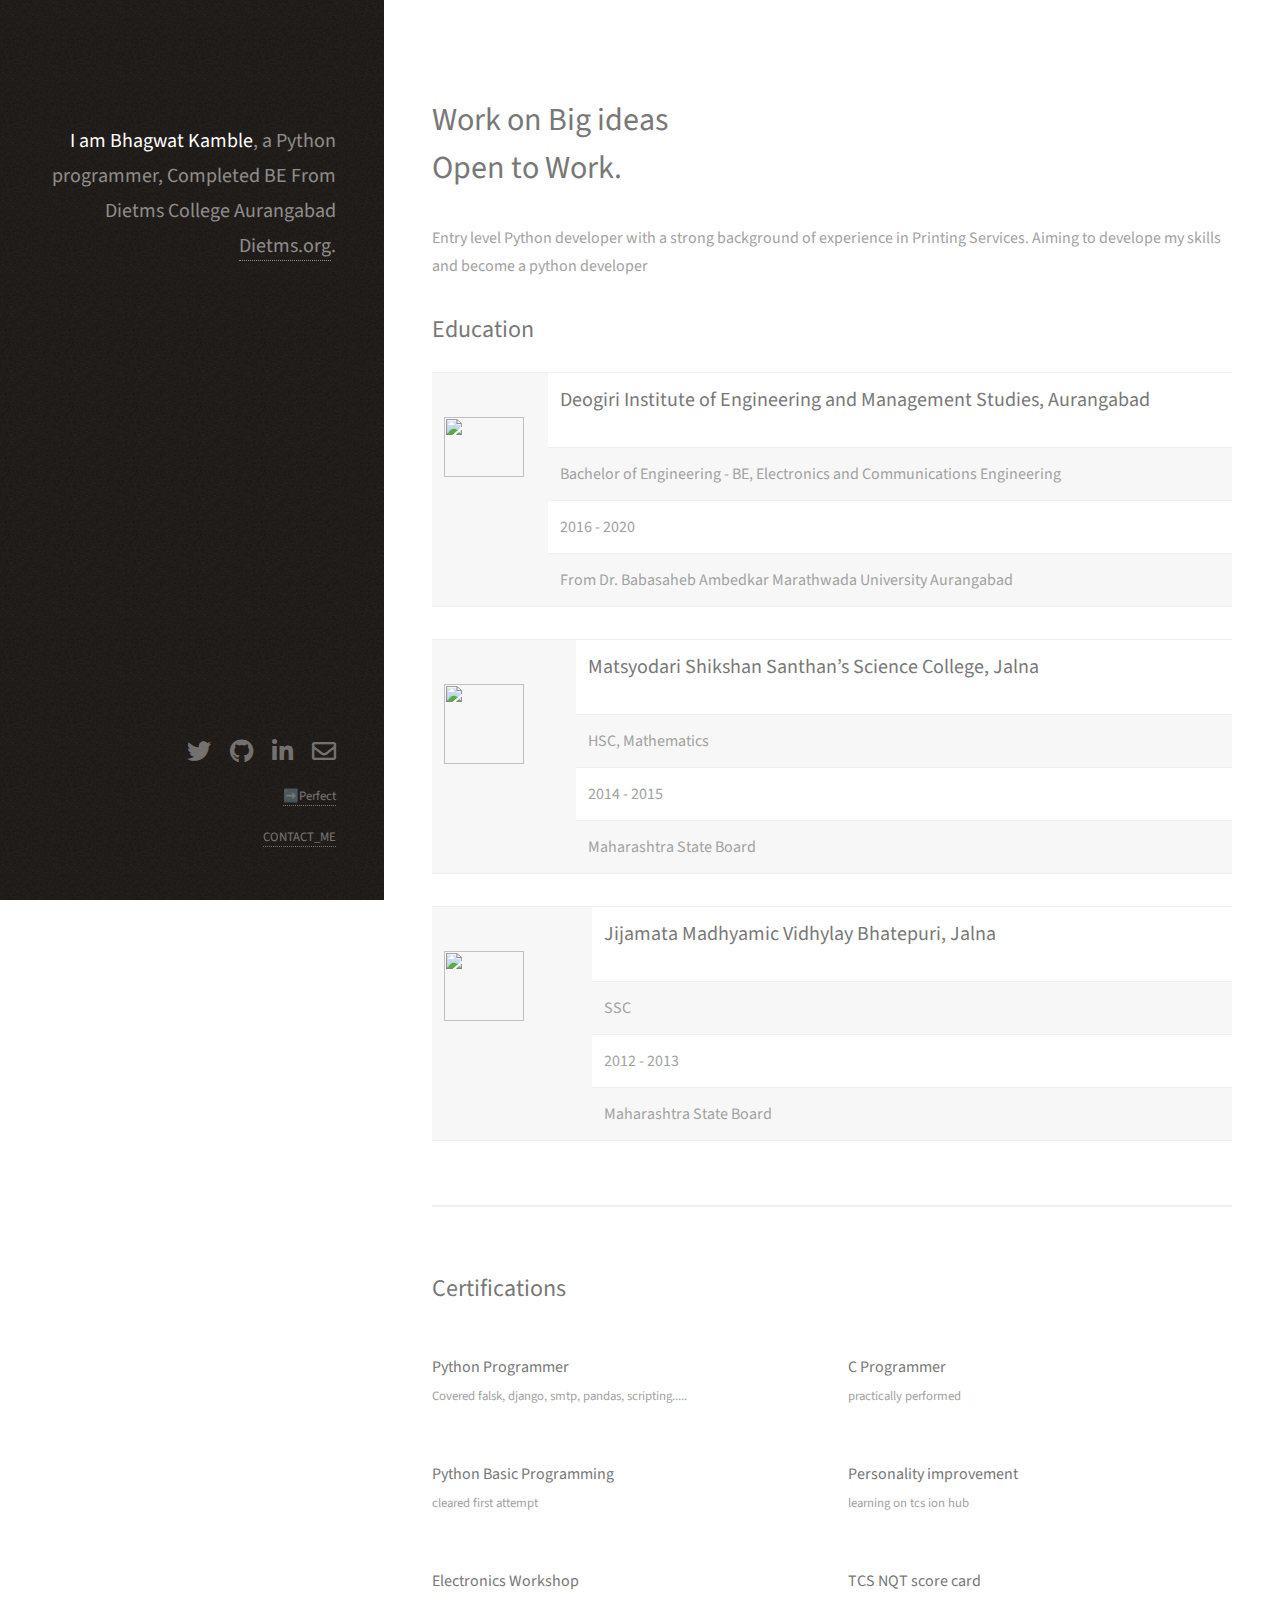
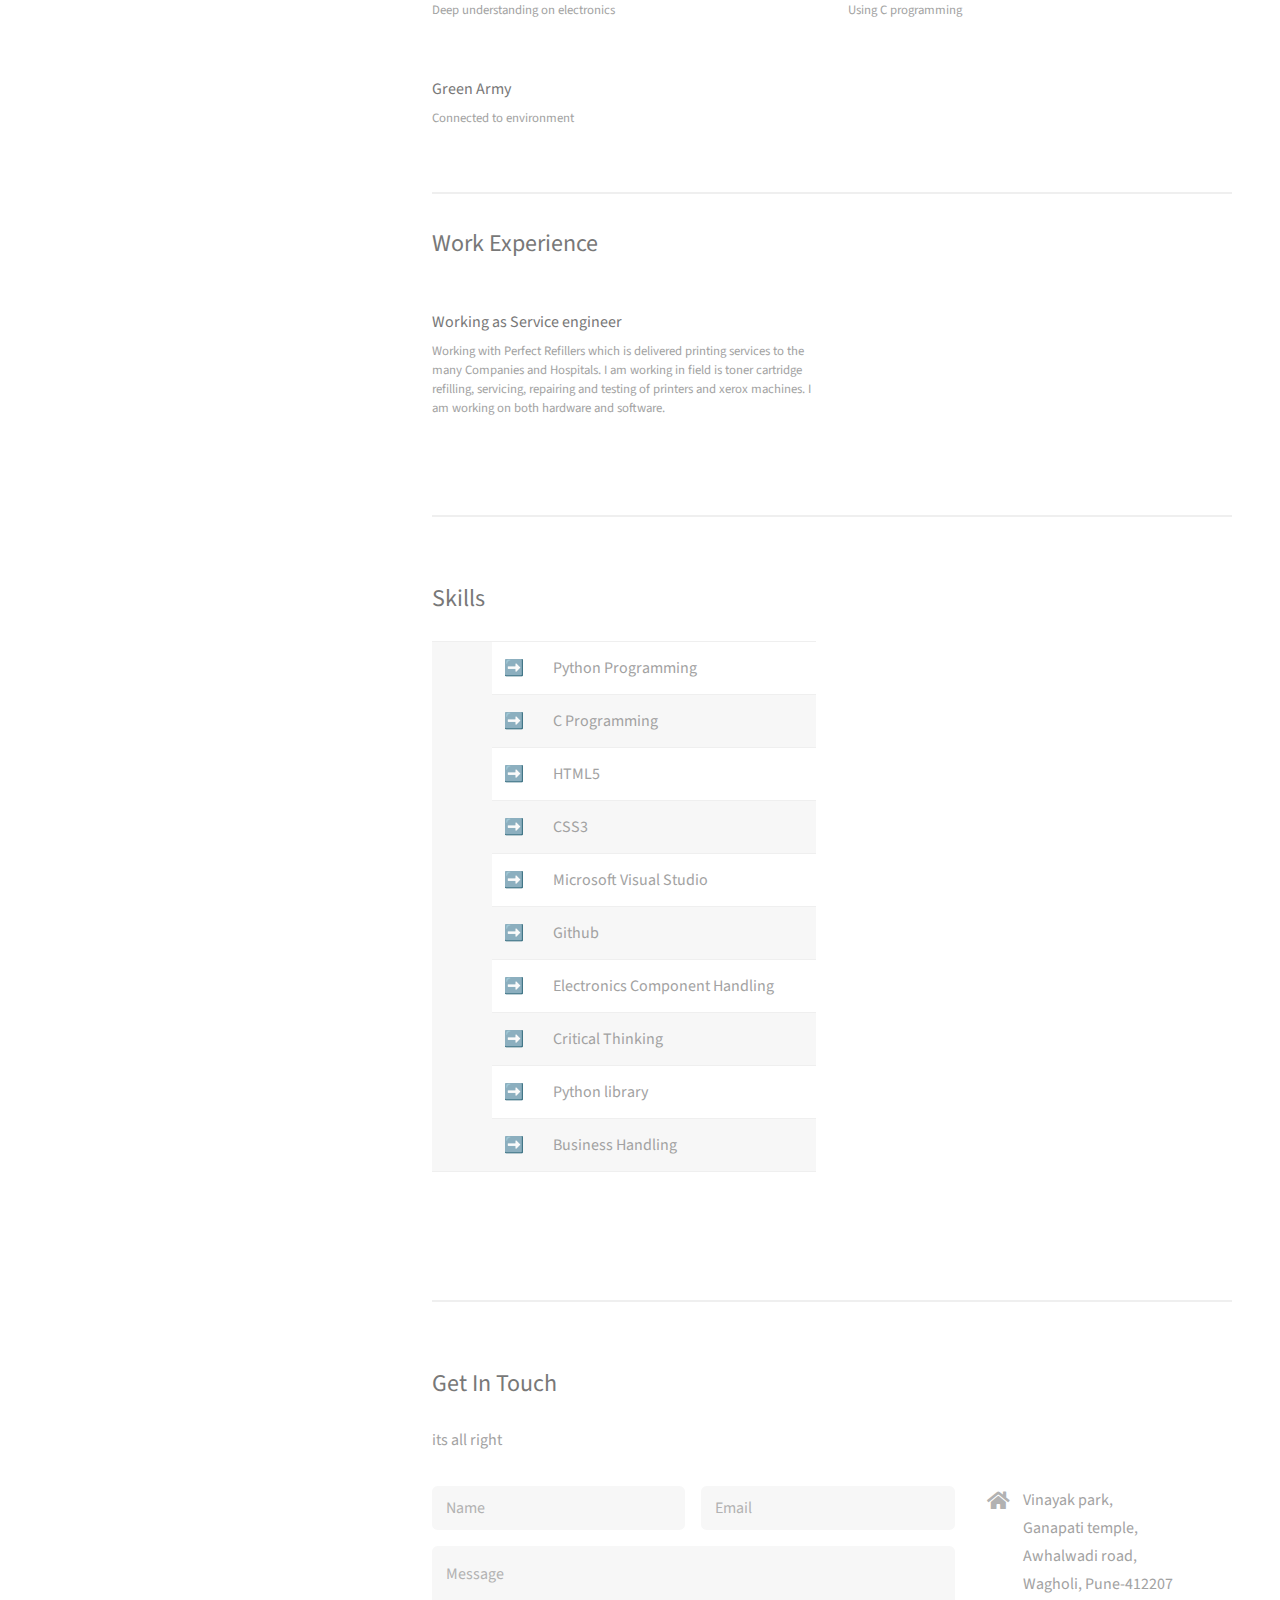
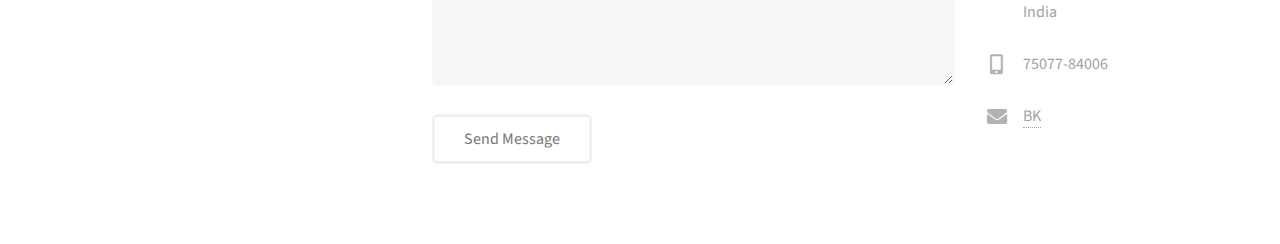
==== index.html @ c2c9588b "Update index.html" ====
<!DOCTYPE HTML>

<html>
	<head>
		<title>BK Resume</title>
		<meta charset="utf-8" />
		<meta name="viewport" content="width=device-width, initial-scale=1, user-scalable=no" />
		<link rel="stylesheet" href="assets/css/main.css" />
		<link rel="icon" href="images/fevicon.ico">
	</head>
	<body class="is-preload">

		<!-- Header -->
			<header id="header">
				<div class="inner">
					<a href="images\avatar.png" class="image avatar"><img src="images\avatar.png" alt="" /></a>
					<h1><strong>I am Bhagwat Kamble</strong>,<br /> a Python programmer,<br />
					Completed BE <br />
					From Dietms College Aurangabad <a href="http://dietms.org">Dietms.org</a>.</h1>
				</div>
			</header>

		<!-- Main -->
			<div id="main">

					<!-- One -->
					<section id="one">
						<header class="major">
							<h2>Work on Big ideas            <br />
							Open to Work.</h2>
						</header>
						<p>Entry level Python developer with a strong background of experience in Printing Services. Aiming to develope my skills and become a python
						developer</p>
						<!-- <ul class="actions">
							<li><a href="#" class="button">Learn More</a></li>
						</ul> -->
					</section>

					<!-- Education -->
					<h2>Education</h2>
					<table cellspacing="10">
						<tr>
							<td rowspan="5" style="vertical-align: top"><p></p><img src="images/deogiri_symbol.png" width="80" height="60"></td>
						</tr>
						<tr>
							<td>
								<h3>Deogiri Institute of Engineering and Management Studies, Aurangabad</h3>
							</td>
						</tr>
						<tr>
							<td>Bachelor of Engineering - BE, Electronics and Communications Engineering</td>
						</tr>
						<tr>
							<td>2016 - 2020</td>
						</tr>
						<tr>
							<td>From Dr. Babasaheb Ambedkar Marathwada University Aurangabad</td>
						</tr>
					</table>
					<table cellspacing="10">
						<tr>
							<td rowspan="5" style="vertical-align: top"><p></p><img src="images/mss.png" width="80" height="80"></td>
						</tr>
						<tr>
							<td>
								<h3>Matsyodari Shikshan Santhan’s Science College, Jalna</h3>
							</td>
						</tr>
						<tr>
							<td>HSC, Mathematics</td>
						</tr>
						<tr>
							<td>2014 - 2015</td>
						</tr>
						<tr>
							<td>Maharashtra State Board</td>
						</tr>
					</table>
					<table cellspacing="10">
						<tr>
							<td rowspan="5" style="vertical-align: top"><p></p><img src="images/Jijamata.png" width="80" height="70"></td>
						</tr>
						<tr>
							<td>
								<h3>Jijamata Madhyamic Vidhylay Bhatepuri, Jalna</h3>
							</td>
						</tr>
						<tr>
							<td>SSC</td>
						</tr>
						<tr>
							<td>2012 - 2013</td>
						</tr>
						<tr>
							<td>Maharashtra State Board</td>
						</tr>
					</table>

					<!-- Two -->
					<section id="two">
						<h2>Certifications</h2>
						<div class="row">
							<article class="col-6 col-12-xsmall work-item">
								<a href="images/fulls/01.jpg" class="image fit thumb"><img src="images/thumbs/01.jpg" alt="" /></a>
								<h3>Python Programmer</h3>
								<p>Covered falsk, django, smtp, pandas, scripting.....</p>
							</article>
							<article class="col-6 col-12-xsmall work-item">
								<a href="images/fulls/02.jpg" class="image fit thumb"><img src="images/thumbs/02.jpg" alt="" /></a>
								<h3>C Programmer</h3>
								<p>practically performed</p>
							</article>
							<article class="col-6 col-12-xsmall work-item">
								<a href="images\fulls\hackerrank.png" class="image fit thumb"><img src="images\thumbs\hackerrank.png" alt="" /></a>
								<h3>Python Basic Programming</h3>
								<p>cleared first attempt</p>
							</article>
							<article class="col-6 col-12-xsmall work-item">
								<a href="images/fulls/04.jpg" class="image fit thumb"><img src="images/thumbs/04.jpg" alt="" /></a>
								<h3>Personality improvement</h3>
								<p>learning on tcs ion hub</p>
							</article>
							<article class="col-6 col-12-xsmall work-item">
								<a href="images/fulls/05.jpg" class="image fit thumb"><img src="images/thumbs/05.jpg" alt="" /></a>
								<h3>Electronics Workshop</h3>
								<p>Deep understanding on electronics</p>
							</article>
							<article class="col-6 col-12-xsmall work-item">
								<a href="images/fulls/06.jpg" class="image fit thumb"><img src="images/thumbs/06.jpg" alt="" /></a>
								<h3>TCS NQT score card</h3>
								<p>Using C programming</p>
							</article>
							<article class="col-6 col-12-xsmall work-item">
								<a href="images/fulls/07.jpg" class="image fit thumb"><img src="images/thumbs/07.jpg" alt="" /></a>
								<h3>Green Army</h3>
								<p>Connected to environment</p>
							</article>
						</div>
						<!-- <ul class="actions">
							<li><a href="#" class="button">Full Portfolio</a></li>
						</ul> -->

						<hr>

						<section id="two">
							<h2>Work Experience</h2>
							<div class="row">
								<article class="col-6 col-12-xsmall work-item">
									<a href="images\fulls\08.jpg" class="image fit thumb"><img src="images\thumbs\08.jpg" alt="" /></a>
									<h3>Working as Service engineer</h3>
									<p>Working with Perfect Refillers which is delivered printing services to the many Companies and Hospitals. 
										I am working in field is toner cartridge refilling, servicing, repairing and testing of printers and xerox machines. I am working on both hardware and software.</p>
								</article>
							</div>
							<!-- <ul class="actions">
								<li><a href="#" class="button">Full Portfolio</a></li>
							</ul> -->
						</section>
					</section>

					<!-- Experience -->


				<!-- Skills -->
				<section>
					<h2>Skills</h2>
					<div class="row">
						<article class="col-6 col-12-xsmall work-item">
							<table>
								<tr>
									<td rowspan="11" width="60px"></td>
								</tr>
								<tr>
									<td>➡️</td>
									<td>Python Programming</td>
								</tr>
								<tr>
									<td>➡️</td>
									<td>C Programming</td>
								</tr>
								<tr>
									<td>➡️</td>
									<td>HTML5</td>
								</tr>
								<tr>
									<td>➡️</td>
									<td>CSS3</td>
								</tr>
								<tr>
									<td>➡️</td>
									<td>Microsoft Visual Studio</td>
								</tr>
								<tr>
									<td>➡️</td>
									<td>Github</td>
								</tr>
								<tr>
									<td>➡️</td>
									<td>Electronics Component Handling</td>
								</tr>
								<tr>
									<td>➡️</td>
									<td>Critical Thinking</td>
								</tr>
								<tr>
									<td>➡️</td>
									<td>Python library</td>
								</tr>
								<tr>
									<td>➡️</td>
									<td>Business Handling</td>
								</tr>
							</table>
						</article>
					</div>
					<!-- <ul class="actions">
						<li><a href="" class="button">Full Portfolio</a></li>
					</ul> -->
				</section>

				<!-- Three -->
				<section id="">
					<h2>Get In Touch</h2>
					<p>its all right</p>
					<div class="row">
						<div class="col-8 col-12-small">
							<form method="post" action="mailto:bhagwat25021996@gmail.com" enctype="text/plain">
								<div class="row gtr-uniform gtr-50">
									<div class="col-6 col-12-xsmall"><input type="text" name="name" id="name" placeholder="Name" /></div>
									<div class="col-6 col-12-xsmall"><input type="email" name="email" id="email" placeholder="Email" /></div>
									<div class="col-12"><textarea name="message" id="message" placeholder="Message" rows="4"></textarea></div>
								</div>
								<br>
								<div>
									<ul class="actions">
										<li><input type="submit" value="Send Message" /></li>
									</ul>
								</div>
							</form>
						</div>
						<div class="col-4 col-12-small">
							<ul class="labeled-icons">
								<li>
									<h3 class="icon solid fa-home"><span class="label">Address</span></h3>
									Vinayak park,<br> Ganapati temple,<br/>
									Awhalwadi road,<br>
									Wagholi, Pune-412207<br />
									India
								</li>
								<li>
									<h3 class="icon solid fa-mobile-alt"><span class="label">Phone</span></h3>
									75077-84006
								</li>
								<li>
									<h3 class="icon solid fa-envelope"><span class="label">Email</span></h3>
									<a href="mailto:bk1.perfect@gmail.com">BK</a>
								</li>
							</ul>
						</div>
					</div>
				</section>
		</div>

	<!-- Footer -->
		<footer id="footer">
			<div class="inner">
				<ul class="icons">
					<li><a href="https://twitter.com/Bk1perfect" class="icon brands style2 fa-twitter"><span class="label">Twitter</span></a></li>
					<li><a href="https://github.com/bk1perfect/resumebk" class="icon brands fa-github"><span class="label">Github</span></a></li>
					<li><a href="https://linkedin.com/in/bk1perfect" class="icon brands style2 fa-linkedin-in"><span class="label">LinkedIn</span></a></li>
					<li><a href="mailto:bhagwat25021996@gmail.com" class="icon style2 fa-envelope"><span class="label">Email</span></a></li>
				</ul>
				<ul class="copyright">
					<li><a href="http://apna.co/bhagwat-kamble-5">➡️Perfect</a></li>
				</ul>
				<ul class="copyright">
					<li><a class="btn" href="https://bk1perfect.github.io/contact_me/">CONTACT_ME</a></li>
				</ul>
			</div>	
		</footer>

	<!-- Scripts -->
	<script src="assets/js/jquery.min.js"></script>
	<script src="assets/js/jquery.poptrox.min.js"></script>
	<script src="assets/js/browser.min.js"></script>
	<script src="assets/js/breakpoints.min.js"></script>
	<script src="assets/js/util.js"></script>
	<script src="assets/js/main.js"></script>
</body>
</html>
---- assets/css/main.css ----
@import url("fontawesome-all.min.css");
@import url("https://fonts.googleapis.com/css?family=Source+Sans+Pro:400,400italic");


html, body, div, span, applet, object,
iframe, h1, h2, h3, h4, h5, h6, p, blockquote,
pre, a, abbr, acronym, address, big, cite,
code, del, dfn, em, img, ins, kbd, q, s, samp,
small, strike, strong, sub, sup, tt, var, b,
u, i, center, dl, dt, dd, ol, ul, li, fieldset,
form, label, legend, table, caption, tbody,
tfoot, thead, tr, th, td, article, aside,
canvas, details, embed, figure, figcaption,
footer, header, hgroup, menu, nav, output, ruby,
section, summary, time, mark, audio, video {
	margin: 0;
	padding: 0;
	border: 0;
	font-size: 100%;
	font: inherit;
	vertical-align: baseline;}

article, aside, details, figcaption, figure,
footer, header, hgroup, menu, nav, section {
	display: block;}

body {
	line-height: 1;
}

ol, ul {
	list-style: none;
}

blockquote, q {
	quotes: none;
}

	blockquote:before, blockquote:after, q:before, q:after {
		content: '';
		content: none;
	}

table {
	border-collapse: collapse;
	border-spacing: 0;
}

body {
	-webkit-text-size-adjust: none;
}

mark {
	background-color: transparent;
	color: inherit;
}

input::-moz-focus-inner {
	border: 0;
	padding: 0;
}

input, select, textarea {
	-moz-appearance: none;
	-webkit-appearance: none;
	-ms-appearance: none;
	appearance: none;
}

/* Basic */

	html {
		box-sizing: border-box;
	}

	*, *:before, *:after {
		box-sizing: inherit;
	}

	body {
		background: #fff;
	}

		body.is-preload *, body.is-preload *:before, body.is-preload *:after {
			-moz-animation: none !important;
			-webkit-animation: none !important;
			-ms-animation: none !important;
			animation: none !important;
			-moz-transition: none !important;
			-webkit-transition: none !important;
			-ms-transition: none !important;
			transition: none !important;
		}

	body, input, select, textarea {
		color: #a2a2a2;
		font-family: "Source Sans Pro", Helvetica, sans-serif;
		font-size: 16pt;
		font-weight: 400;
		line-height: 1.75em;
	}

	a {
		-moz-transition: color 0.2s ease-in-out, border-color 0.2s ease-in-out;
		-webkit-transition: color 0.2s ease-in-out, border-color 0.2s ease-in-out;
		-ms-transition: color 0.2s ease-in-out, border-color 0.2s ease-in-out;
		transition: color 0.2s ease-in-out, border-color 0.2s ease-in-out;
		border-bottom: dotted 1px;
		color: #49bf9d;
		text-decoration: none;
	}

		a:hover {
			border-bottom-color: transparent;
			color: #49bf9d !important;
			text-decoration: none;
		}

	strong, b {
		color: #787878;
		font-weight: 400;
	}

	em, i {
		font-style: italic;
	}

	p {
		margin: 0 0 2em 0;
	}

	h1, h2, h3, h4, h5, h6 {
		color: #787878;
		font-weight: 400;
		line-height: 1em;
		margin: 0 0 1em 0;
	}

		h1 a, h2 a, h3 a, h4 a, h5 a, h6 a {
			color: inherit;
			text-decoration: none;
		}

	h1 {
		font-size: 2em;
		line-height: 1.5em;
	}

	h2 {
		font-size: 1.5em;
		line-height: 1.5em;
	}

	h3 {
		font-size: 1.25em;
		line-height: 1.5em;
	}

	h4 {
		font-size: 1.1em;
		line-height: 1.5em;
	}

	h5 {
		font-size: 0.9em;
		line-height: 1.5em;
	}

	h6 {
		font-size: 0.7em;
		line-height: 1.5em;
	}

	sub {
		font-size: 0.8em;
		position: relative;
		top: 0.5em;
	}

	sup {
		font-size: 0.8em;
		position: relative;
		top: -0.5em;
	}

	hr {
		border: 0;
		border-bottom: solid 2px #efefef;
		margin: 2em 0;
	}

		hr.major {
			margin: 3em 0;
		}

	blockquote {
		border-left: solid 6px #efefef;
		font-style: italic;
		margin: 0 0 2em 0;
		padding: 0.5em 0 0.5em 1.5em;
	}

	code {
		background: #f7f7f7;
		border-radius: 0.35em;
		border: solid 2px #efefef;
		font-family: "Courier New", monospace;
		font-size: 0.9em;
		margin: 0 0.25em;
		padding: 0.25em 0.65em;
	}

	pre {
		-webkit-overflow-scrolling: touch;
		font-family: "Courier New", monospace;
		font-size: 0.9em;
		margin: 0 0 2em 0;
	}

		pre code {
			display: block;
			line-height: 1.75em;
			padding: 1em 1.5em;
			overflow-x: auto;
		}

	.align-left {
		text-align: left;
	}

	.align-center {
		text-align: center;
	}

	.align-right {
		text-align: right;
	}

/* Container */

	.container {
		margin: 0 auto;
		max-width: calc(100% - 4em);
		width: 100%;
	}

		.container.xsmall {
			width: 25%;
		}

		.container.small {
			width: 50%;
		}

		.container.medium {
			width: 75%;
		}

		.container.large {
			width: 125%;
		}

		.container.xlarge {
			width: 150%;
		}

		.container.max {
			width: 100%;
		}

		@media screen and (max-width: 980px) {

			.container {
				width: 100% !important;
				max-width: 100% !important;
			}

		}

		@media screen and (max-width: 480px) {

			.container {
				max-width: calc(100% - 3em);
			}

		}

/* Row */

	.row {
		display: flex;
		flex-wrap: wrap;
		box-sizing: border-box;
		align-items: stretch;
	}

		.row > * {
			box-sizing: border-box;
		}

		.row.gtr-uniform > * > :last-child {
			margin-bottom: 0;
		}

		.row.aln-left {
			justify-content: flex-start;
		}

		.row.aln-center {
			justify-content: center;
		}

		.row.aln-right {
			justify-content: flex-end;
		}

		.row.aln-top {
			align-items: flex-start;
		}

		.row.aln-middle {
			align-items: center;
		}

		.row.aln-bottom {
			align-items: flex-end;
		}

		.row > .imp {
			order: -1;
		}

		.row > .col-1 {
			width: 8.33333%;
		}

		.row > .off-1 {
			margin-left: 8.33333%;
		}

		.row > .col-2 {
			width: 16.66667%;
		}

		.row > .off-2 {
			margin-left: 16.66667%;
		}

		.row > .col-3 {
			width: 25%;
		}

		.row > .off-3 {
			margin-left: 25%;
		}

		.row > .col-4 {
			width: 33.33333%;
		}

		.row > .off-4 {
			margin-left: 33.33333%;
		}

		.row > .col-5 {
			width: 41.66667%;
		}

		.row > .off-5 {
			margin-left: 41.66667%;
		}

		.row > .col-6 {
			width: 50%;
		}

		.row > .off-6 {
			margin-left: 50%;
		}

		.row > .col-7 {
			width: 58.33333%;
		}

		.row > .off-7 {
			margin-left: 58.33333%;
		}

		.row > .col-8 {
			width: 66.66667%;
		}

		.row > .off-8 {
			margin-left: 66.66667%;
		}

		.row > .col-9 {
			width: 75%;
		}

		.row > .off-9 {
			margin-left: 75%;
		}

		.row > .col-10 {
			width: 83.33333%;
		}

		.row > .off-10 {
			margin-left: 83.33333%;
		}

		.row > .col-11 {
			width: 91.66667%;
		}

		.row > .off-11 {
			margin-left: 91.66667%;
		}

		.row > .col-12 {
			width: 100%;
		}

		.row > .off-12 {
			margin-left: 100%;
		}

		.row.gtr-0 {
			margin-top: 0;
			margin-left: 0em;
		}

			.row.gtr-0 > * {
				padding: 0 0 0 0em;
			}

			.row.gtr-0.gtr-uniform {
				margin-top: 0em;
			}

				.row.gtr-0.gtr-uniform > * {
					padding-top: 0em;
				}

		.row.gtr-25 {
			margin-top: 0;
			margin-left: -0.625em;
		}

			.row.gtr-25 > * {
				padding: 0 0 0 0.625em;
			}

			.row.gtr-25.gtr-uniform {
				margin-top: -0.625em;
			}

				.row.gtr-25.gtr-uniform > * {
					padding-top: 0.625em;
				}

		.row.gtr-50 {
			margin-top: 0;
			margin-left: -1.25em;
		}

			.row.gtr-50 > * {
				padding: 0 0 0 1.25em;
			}

			.row.gtr-50.gtr-uniform {
				margin-top: -1.25em;
			}

				.row.gtr-50.gtr-uniform > * {
					padding-top: 1.25em;
				}

		.row {
			margin-top: 0;
			margin-left: -2.5em;
		}

			.row > * {
				padding: 0 0 0 2.5em;
			}

			.row.gtr-uniform {
				margin-top: -2.5em;
			}

				.row.gtr-uniform > * {
					padding-top: 2.5em;
				}

		.row.gtr-150 {
			margin-top: 0;
			margin-left: -3.75em;
		}

			.row.gtr-150 > * {
				padding: 0 0 0 3.75em;
			}

			.row.gtr-150.gtr-uniform {
				margin-top: -3.75em;
			}

				.row.gtr-150.gtr-uniform > * {
					padding-top: 3.75em;
				}

		.row.gtr-200 {
			margin-top: 0;
			margin-left: -5em;
		}

			.row.gtr-200 > * {
				padding: 0 0 0 5em;
			}

			.row.gtr-200.gtr-uniform {
				margin-top: -5em;
			}

				.row.gtr-200.gtr-uniform > * {
					padding-top: 5em;
				}

		@media screen and (max-width: 1800px) {

			.row {
				display: flex;
				flex-wrap: wrap;
				box-sizing: border-box;
				align-items: stretch;
			}

				.row > * {
					box-sizing: border-box;
				}

				.row.gtr-uniform > * > :last-child {
					margin-bottom: 0;
				}

				.row.aln-left {
					justify-content: flex-start;
				}

				.row.aln-center {
					justify-content: center;
				}

				.row.aln-right {
					justify-content: flex-end;
				}

				.row.aln-top {
					align-items: flex-start;
				}

				.row.aln-middle {
					align-items: center;
				}

				.row.aln-bottom {
					align-items: flex-end;
				}

				.row > .imp-xlarge {
					order: -1;
				}

				.row > .col-1-xlarge {
					width: 8.33333%;
				}

				.row > .off-1-xlarge {
					margin-left: 8.33333%;
				}

				.row > .col-2-xlarge {
					width: 16.66667%;
				}

				.row > .off-2-xlarge {
					margin-left: 16.66667%;
				}

				.row > .col-3-xlarge {
					width: 25%;
				}

				.row > .off-3-xlarge {
					margin-left: 25%;
				}

				.row > .col-4-xlarge {
					width: 33.33333%;
				}

				.row > .off-4-xlarge {
					margin-left: 33.33333%;
				}

				.row > .col-5-xlarge {
					width: 41.66667%;
				}

				.row > .off-5-xlarge {
					margin-left: 41.66667%;
				}

				.row > .col-6-xlarge {
					width: 50%;
				}

				.row > .off-6-xlarge {
					margin-left: 50%;
				}

				.row > .col-7-xlarge {
					width: 58.33333%;
				}

				.row > .off-7-xlarge {
					margin-left: 58.33333%;
				}

				.row > .col-8-xlarge {
					width: 66.66667%;
				}

				.row > .off-8-xlarge {
					margin-left: 66.66667%;
				}

				.row > .col-9-xlarge {
					width: 75%;
				}

				.row > .off-9-xlarge {
					margin-left: 75%;
				}

				.row > .col-10-xlarge {
					width: 83.33333%;
				}

				.row > .off-10-xlarge {
					margin-left: 83.33333%;
				}

				.row > .col-11-xlarge {
					width: 91.66667%;
				}

				.row > .off-11-xlarge {
					margin-left: 91.66667%;
				}

				.row > .col-12-xlarge {
					width: 100%;
				}

				.row > .off-12-xlarge {
					margin-left: 100%;
				}

				.row.gtr-0 {
					margin-top: 0;
					margin-left: 0em;
				}

					.row.gtr-0 > * {
						padding: 0 0 0 0em;
					}

					.row.gtr-0.gtr-uniform {
						margin-top: 0em;
					}

						.row.gtr-0.gtr-uniform > * {
							padding-top: 0em;
						}

				.row.gtr-25 {
					margin-top: 0;
					margin-left: -0.625em;
				}

					.row.gtr-25 > * {
						padding: 0 0 0 0.625em;
					}

					.row.gtr-25.gtr-uniform {
						margin-top: -0.625em;
					}

						.row.gtr-25.gtr-uniform > * {
							padding-top: 0.625em;
						}

				.row.gtr-50 {
					margin-top: 0;
					margin-left: -1.25em;
				}

					.row.gtr-50 > * {
						padding: 0 0 0 1.25em;
					}

					.row.gtr-50.gtr-uniform {
						margin-top: -1.25em;
					}

						.row.gtr-50.gtr-uniform > * {
							padding-top: 1.25em;
						}

				.row {
					margin-top: 0;
					margin-left: -2.5em;
				}

					.row > * {
						padding: 0 0 0 2.5em;
					}

					.row.gtr-uniform {
						margin-top: -2.5em;
					}

						.row.gtr-uniform > * {
							padding-top: 2.5em;
						}

				.row.gtr-150 {
					margin-top: 0;
					margin-left: -3.75em;
				}

					.row.gtr-150 > * {
						padding: 0 0 0 3.75em;
					}

					.row.gtr-150.gtr-uniform {
						margin-top: -3.75em;
					}

						.row.gtr-150.gtr-uniform > * {
							padding-top: 3.75em;
						}

				.row.gtr-200 {
					margin-top: 0;
					margin-left: -5em;
				}

					.row.gtr-200 > * {
						padding: 0 0 0 5em;
					}

					.row.gtr-200.gtr-uniform {
						margin-top: -5em;
					}

						.row.gtr-200.gtr-uniform > * {
							padding-top: 5em;
						}

		}

		@media screen and (max-width: 1280px) {

			.row {
				display: flex;
				flex-wrap: wrap;
				box-sizing: border-box;
				align-items: stretch;
			}

				.row > * {
					box-sizing: border-box;
				}

				.row.gtr-uniform > * > :last-child {
					margin-bottom: 0;
				}

				.row.aln-left {
					justify-content: flex-start;
				}

				.row.aln-center {
					justify-content: center;
				}

				.row.aln-right {
					justify-content: flex-end;
				}

				.row.aln-top {
					align-items: flex-start;
				}

				.row.aln-middle {
					align-items: center;
				}

				.row.aln-bottom {
					align-items: flex-end;
				}

				.row > .imp-large {
					order: -1;
				}

				.row > .col-1-large {
					width: 8.33333%;
				}

				.row > .off-1-large {
					margin-left: 8.33333%;
				}

				.row > .col-2-large {
					width: 16.66667%;
				}

				.row > .off-2-large {
					margin-left: 16.66667%;
				}

				.row > .col-3-large {
					width: 25%;
				}

				.row > .off-3-large {
					margin-left: 25%;
				}

				.row > .col-4-large {
					width: 33.33333%;
				}

				.row > .off-4-large {
					margin-left: 33.33333%;
				}

				.row > .col-5-large {
					width: 41.66667%;
				}

				.row > .off-5-large {
					margin-left: 41.66667%;
				}

				.row > .col-6-large {
					width: 50%;
				}

				.row > .off-6-large {
					margin-left: 50%;
				}

				.row > .col-7-large {
					width: 58.33333%;
				}

				.row > .off-7-large {
					margin-left: 58.33333%;
				}

				.row > .col-8-large {
					width: 66.66667%;
				}

				.row > .off-8-large {
					margin-left: 66.66667%;
				}

				.row > .col-9-large {
					width: 75%;
				}

				.row > .off-9-large {
					margin-left: 75%;
				}

				.row > .col-10-large {
					width: 83.33333%;
				}

				.row > .off-10-large {
					margin-left: 83.33333%;
				}

				.row > .col-11-large {
					width: 91.66667%;
				}

				.row > .off-11-large {
					margin-left: 91.66667%;
				}

				.row > .col-12-large {
					width: 100%;
				}

				.row > .off-12-large {
					margin-left: 100%;
				}

				.row.gtr-0 {
					margin-top: 0;
					margin-left: 0em;
				}

					.row.gtr-0 > * {
						padding: 0 0 0 0em;
					}

					.row.gtr-0.gtr-uniform {
						margin-top: 0em;
					}

						.row.gtr-0.gtr-uniform > * {
							padding-top: 0em;
						}

				.row.gtr-25 {
					margin-top: 0;
					margin-left: -0.5em;
				}

					.row.gtr-25 > * {
						padding: 0 0 0 0.5em;
					}

					.row.gtr-25.gtr-uniform {
						margin-top: -0.5em;
					}

						.row.gtr-25.gtr-uniform > * {
							padding-top: 0.5em;
						}

				.row.gtr-50 {
					margin-top: 0;
					margin-left: -1em;
				}

					.row.gtr-50 > * {
						padding: 0 0 0 1em;
					}

					.row.gtr-50.gtr-uniform {
						margin-top: -1em;
					}

						.row.gtr-50.gtr-uniform > * {
							padding-top: 1em;
						}

				.row {
					margin-top: 0;
					margin-left: -2em;
				}

					.row > * {
						padding: 0 0 0 2em;
					}

					.row.gtr-uniform {
						margin-top: -2em;
					}

						.row.gtr-uniform > * {
							padding-top: 2em;
						}

				.row.gtr-150 {
					margin-top: 0;
					margin-left: -3em;
				}

					.row.gtr-150 > * {
						padding: 0 0 0 3em;
					}

					.row.gtr-150.gtr-uniform {
						margin-top: -3em;
					}

						.row.gtr-150.gtr-uniform > * {
							padding-top: 3em;
						}

				.row.gtr-200 {
					margin-top: 0;
					margin-left: -4em;
				}

					.row.gtr-200 > * {
						padding: 0 0 0 4em;
					}

					.row.gtr-200.gtr-uniform {
						margin-top: -4em;
					}

						.row.gtr-200.gtr-uniform > * {
							padding-top: 4em;
						}

		}

		@media screen and (max-width: 980px) {

			.row {
				display: flex;
				flex-wrap: wrap;
				box-sizing: border-box;
				align-items: stretch;
			}

				.row > * {
					box-sizing: border-box;
				}

				.row.gtr-uniform > * > :last-child {
					margin-bottom: 0;
				}

				.row.aln-left {
					justify-content: flex-start;
				}

				.row.aln-center {
					justify-content: center;
				}

				.row.aln-right {
					justify-content: flex-end;
				}

				.row.aln-top {
					align-items: flex-start;
				}

				.row.aln-middle {
					align-items: center;
				}

				.row.aln-bottom {
					align-items: flex-end;
				}

				.row > .imp-medium {
					order: -1;
				}

				.row > .col-1-medium {
					width: 8.33333%;
				}

				.row > .off-1-medium {
					margin-left: 8.33333%;
				}

				.row > .col-2-medium {
					width: 16.66667%;
				}

				.row > .off-2-medium {
					margin-left: 16.66667%;
				}

				.row > .col-3-medium {
					width: 25%;
				}

				.row > .off-3-medium {
					margin-left: 25%;
				}

				.row > .col-4-medium {
					width: 33.33333%;
				}

				.row > .off-4-medium {
					margin-left: 33.33333%;
				}

				.row > .col-5-medium {
					width: 41.66667%;
				}

				.row > .off-5-medium {
					margin-left: 41.66667%;
				}

				.row > .col-6-medium {
					width: 50%;
				}

				.row > .off-6-medium {
					margin-left: 50%;
				}

				.row > .col-7-medium {
					width: 58.33333%;
				}

				.row > .off-7-medium {
					margin-left: 58.33333%;
				}

				.row > .col-8-medium {
					width: 66.66667%;
				}

				.row > .off-8-medium {
					margin-left: 66.66667%;
				}

				.row > .col-9-medium {
					width: 75%;
				}

				.row > .off-9-medium {
					margin-left: 75%;
				}

				.row > .col-10-medium {
					width: 83.33333%;
				}

				.row > .off-10-medium {
					margin-left: 83.33333%;
				}

				.row > .col-11-medium {
					width: 91.66667%;
				}

				.row > .off-11-medium {
					margin-left: 91.66667%;
				}

				.row > .col-12-medium {
					width: 100%;
				}

				.row > .off-12-medium {
					margin-left: 100%;
				}

				.row.gtr-0 {
					margin-top: 0;
					margin-left: 0em;
				}

					.row.gtr-0 > * {
						padding: 0 0 0 0em;
					}

					.row.gtr-0.gtr-uniform {
						margin-top: 0em;
					}

						.row.gtr-0.gtr-uniform > * {
							padding-top: 0em;
						}

				.row.gtr-25 {
					margin-top: 0;
					margin-left: -0.5em;
				}

					.row.gtr-25 > * {
						padding: 0 0 0 0.5em;
					}

					.row.gtr-25.gtr-uniform {
						margin-top: -0.5em;
					}

						.row.gtr-25.gtr-uniform > * {
							padding-top: 0.5em;
						}

				.row.gtr-50 {
					margin-top: 0;
					margin-left: -1em;
				}

					.row.gtr-50 > * {
						padding: 0 0 0 1em;
					}

					.row.gtr-50.gtr-uniform {
						margin-top: -1em;
					}

						.row.gtr-50.gtr-uniform > * {
							padding-top: 1em;
						}

				.row {
					margin-top: 0;
					margin-left: -2em;
				}

					.row > * {
						padding: 0 0 0 2em;
					}

					.row.gtr-uniform {
						margin-top: -2em;
					}

						.row.gtr-uniform > * {
							padding-top: 2em;
						}

				.row.gtr-150 {
					margin-top: 0;
					margin-left: -3em;
				}

					.row.gtr-150 > * {
						padding: 0 0 0 3em;
					}

					.row.gtr-150.gtr-uniform {
						margin-top: -3em;
					}

						.row.gtr-150.gtr-uniform > * {
							padding-top: 3em;
						}

				.row.gtr-200 {
					margin-top: 0;
					margin-left: -4em;
				}

					.row.gtr-200 > * {
						padding: 0 0 0 4em;
					}

					.row.gtr-200.gtr-uniform {
						margin-top: -4em;
					}

						.row.gtr-200.gtr-uniform > * {
							padding-top: 4em;
						}

		}

		@media screen and (max-width: 736px) {

			.row {
				display: flex;
				flex-wrap: wrap;
				box-sizing: border-box;
				align-items: stretch;
			}

				.row > * {
					box-sizing: border-box;
				}

				.row.gtr-uniform > * > :last-child {
					margin-bottom: 0;
				}

				.row.aln-left {
					justify-content: flex-start;
				}

				.row.aln-center {
					justify-content: center;
				}

				.row.aln-right {
					justify-content: flex-end;
				}

				.row.aln-top {
					align-items: flex-start;
				}

				.row.aln-middle {
					align-items: center;
				}

				.row.aln-bottom {
					align-items: flex-end;
				}

				.row > .imp-small {
					order: -1;
				}

				.row > .col-1-small {
					width: 8.33333%;
				}

				.row > .off-1-small {
					margin-left: 8.33333%;
				}

				.row > .col-2-small {
					width: 16.66667%;
				}

				.row > .off-2-small {
					margin-left: 16.66667%;
				}

				.row > .col-3-small {
					width: 25%;
				}

				.row > .off-3-small {
					margin-left: 25%;
				}

				.row > .col-4-small {
					width: 33.33333%;
				}

				.row > .off-4-small {
					margin-left: 33.33333%;
				}

				.row > .col-5-small {
					width: 41.66667%;
				}

				.row > .off-5-small {
					margin-left: 41.66667%;
				}

				.row > .col-6-small {
					width: 50%;
				}

				.row > .off-6-small {
					margin-left: 50%;
				}

				.row > .col-7-small {
					width: 58.33333%;
				}

				.row > .off-7-small {
					margin-left: 58.33333%;
				}

				.row > .col-8-small {
					width: 66.66667%;
				}

				.row > .off-8-small {
					margin-left: 66.66667%;
				}

				.row > .col-9-small {
					width: 75%;
				}

				.row > .off-9-small {
					margin-left: 75%;
				}

				.row > .col-10-small {
					width: 83.33333%;
				}

				.row > .off-10-small {
					margin-left: 83.33333%;
				}

				.row > .col-11-small {
					width: 91.66667%;
				}

				.row > .off-11-small {
					margin-left: 91.66667%;
				}

				.row > .col-12-small {
					width: 100%;
				}

				.row > .off-12-small {
					margin-left: 100%;
				}

				.row.gtr-0 {
					margin-top: 0;
					margin-left: 0em;
				}

					.row.gtr-0 > * {
						padding: 0 0 0 0em;
					}

					.row.gtr-0.gtr-uniform {
						margin-top: 0em;
					}

						.row.gtr-0.gtr-uniform > * {
							padding-top: 0em;
						}

				.row.gtr-25 {
					margin-top: 0;
					margin-left: -0.375em;
				}

					.row.gtr-25 > * {
						padding: 0 0 0 0.375em;
					}

					.row.gtr-25.gtr-uniform {
						margin-top: -0.375em;
					}

						.row.gtr-25.gtr-uniform > * {
							padding-top: 0.375em;
						}

				.row.gtr-50 {
					margin-top: 0;
					margin-left: -0.75em;
				}

					.row.gtr-50 > * {
						padding: 0 0 0 0.75em;
					}

					.row.gtr-50.gtr-uniform {
						margin-top: -0.75em;
					}

						.row.gtr-50.gtr-uniform > * {
							padding-top: 0.75em;
						}

				.row {
					margin-top: 0;
					margin-left: -1.5em;
				}

					.row > * {
						padding: 0 0 0 1.5em;
					}

					.row.gtr-uniform {
						margin-top: -1.5em;
					}

						.row.gtr-uniform > * {
							padding-top: 1.5em;
						}

				.row.gtr-150 {
					margin-top: 0;
					margin-left: -2.25em;
				}

					.row.gtr-150 > * {
						padding: 0 0 0 2.25em;
					}

					.row.gtr-150.gtr-uniform {
						margin-top: -2.25em;
					}

						.row.gtr-150.gtr-uniform > * {
							padding-top: 2.25em;
						}

				.row.gtr-200 {
					margin-top: 0;
					margin-left: -3em;
				}

					.row.gtr-200 > * {
						padding: 0 0 0 3em;
					}

					.row.gtr-200.gtr-uniform {
						margin-top: -3em;
					}

						.row.gtr-200.gtr-uniform > * {
							padding-top: 3em;
						}

		}

		@media screen and (max-width: 480px) {

			.row {
				display: flex;
				flex-wrap: wrap;
				box-sizing: border-box;
				align-items: stretch;
			}

				.row > * {
					box-sizing: border-box;
				}

				.row.gtr-uniform > * > :last-child {
					margin-bottom: 0;
				}

				.row.aln-left {
					justify-content: flex-start;
				}

				.row.aln-center {
					justify-content: center;
				}

				.row.aln-right {
					justify-content: flex-end;
				}

				.row.aln-top {
					align-items: flex-start;
				}

				.row.aln-middle {
					align-items: center;
				}

				.row.aln-bottom {
					align-items: flex-end;
				}

				.row > .imp-xsmall {
					order: -1;
				}

				.row > .col-1-xsmall {
					width: 8.33333%;
				}

				.row > .off-1-xsmall {
					margin-left: 8.33333%;
				}

				.row > .col-2-xsmall {
					width: 16.66667%;
				}

				.row > .off-2-xsmall {
					margin-left: 16.66667%;
				}

				.row > .col-3-xsmall {
					width: 25%;
				}

				.row > .off-3-xsmall {
					margin-left: 25%;
				}

				.row > .col-4-xsmall {
					width: 33.33333%;
				}

				.row > .off-4-xsmall {
					margin-left: 33.33333%;
				}

				.row > .col-5-xsmall {
					width: 41.66667%;
				}

				.row > .off-5-xsmall {
					margin-left: 41.66667%;
				}

				.row > .col-6-xsmall {
					width: 50%;
				}

				.row > .off-6-xsmall {
					margin-left: 50%;
				}

				.row > .col-7-xsmall {
					width: 58.33333%;
				}

				.row > .off-7-xsmall {
					margin-left: 58.33333%;
				}

				.row > .col-8-xsmall {
					width: 66.66667%;
				}

				.row > .off-8-xsmall {
					margin-left: 66.66667%;
				}

				.row > .col-9-xsmall {
					width: 75%;
				}

				.row > .off-9-xsmall {
					margin-left: 75%;
				}

				.row > .col-10-xsmall {
					width: 83.33333%;
				}

				.row > .off-10-xsmall {
					margin-left: 83.33333%;
				}

				.row > .col-11-xsmall {
					width: 91.66667%;
				}

				.row > .off-11-xsmall {
					margin-left: 91.66667%;
				}

				.row > .col-12-xsmall {
					width: 100%;
				}

				.row > .off-12-xsmall {
					margin-left: 100%;
				}

				.row.gtr-0 {
					margin-top: 0;
					margin-left: 0em;
				}

					.row.gtr-0 > * {
						padding: 0 0 0 0em;
					}

					.row.gtr-0.gtr-uniform {
						margin-top: 0em;
					}

						.row.gtr-0.gtr-uniform > * {
							padding-top: 0em;
						}

				.row.gtr-25 {
					margin-top: 0;
					margin-left: -0.375em;
				}

					.row.gtr-25 > * {
						padding: 0 0 0 0.375em;
					}

					.row.gtr-25.gtr-uniform {
						margin-top: -0.375em;
					}

						.row.gtr-25.gtr-uniform > * {
							padding-top: 0.375em;
						}

				.row.gtr-50 {
					margin-top: 0;
					margin-left: -0.75em;
				}

					.row.gtr-50 > * {
						padding: 0 0 0 0.75em;
					}

					.row.gtr-50.gtr-uniform {
						margin-top: -0.75em;
					}

						.row.gtr-50.gtr-uniform > * {
							padding-top: 0.75em;
						}

				.row {
					margin-top: 0;
					margin-left: -1.5em;
				}

					.row > * {
						padding: 0 0 0 1.5em;
					}

					.row.gtr-uniform {
						margin-top: -1.5em;
					}

						.row.gtr-uniform > * {
							padding-top: 1.5em;
						}

				.row.gtr-150 {
					margin-top: 0;
					margin-left: -2.25em;
				}

					.row.gtr-150 > * {
						padding: 0 0 0 2.25em;
					}

					.row.gtr-150.gtr-uniform {
						margin-top: -2.25em;
					}

						.row.gtr-150.gtr-uniform > * {
							padding-top: 2.25em;
						}

				.row.gtr-200 {
					margin-top: 0;
					margin-left: -3em;
				}

					.row.gtr-200 > * {
						padding: 0 0 0 3em;
					}

					.row.gtr-200.gtr-uniform {
						margin-top: -3em;
					}

						.row.gtr-200.gtr-uniform > * {
							padding-top: 3em;
						}

		}

/* Section/Article */

	section.special, article.special {
		text-align: center;
	}

	header p {
		color: #b2b2b2;
		position: relative;
		margin: 0 0 1.5em 0;
	}

	header h2 + p {
		font-size: 1.25em;
		margin-top: -1em;
		line-height: 1.5em;
	}

	header h3 + p {
		font-size: 1.1em;
		margin-top: -0.8em;
		line-height: 1.5em;
	}

	header h4 + p,
	header h5 + p,
	header h6 + p {
		font-size: 0.9em;
		margin-top: -0.6em;
		line-height: 1.5em;
	}

	header.major h2 {
		font-size: 2em;
	}

/* Form */

	form {
		margin: 0 0 2em 0;
	}

	label {
		color: #787878;
		display: block;
		font-size: 0.9em;
		font-weight: 400;
		margin: 0 0 1em 0;
	}

	input[type="text"],
	input[type="password"],
	input[type="email"],
	select,
	textarea {
		-moz-appearance: none;
		-webkit-appearance: none;
		-ms-appearance: none;
		appearance: none;
		background: #f7f7f7;
		border-radius: 0.35em;
		border: solid 2px transparent;
		color: inherit;
		display: block;
		outline: 0;
		padding: 0 0.75em;
		text-decoration: none;
		width: 100%;
	}

		input[type="text"]:invalid,
		input[type="password"]:invalid,
		input[type="email"]:invalid,
		select:invalid,
		textarea:invalid {
			box-shadow: none;
		}

		input[type="text"]:focus,
		input[type="password"]:focus,
		input[type="email"]:focus,
		select:focus,
		textarea:focus {
			border-color: #49bf9d;
		}

	select {
		background-image: url("data:image/svg+xml;charset=utf8,%3Csvg xmlns='http://www.w3.org/2000/svg' width='40' height='40' preserveAspectRatio='none' viewBox='0 0 40 40'%3E%3Cpath d='M9.4,12.3l10.4,10.4l10.4-10.4c0.2-0.2,0.5-0.4,0.9-0.4c0.3,0,0.6,0.1,0.9,0.4l3.3,3.3c0.2,0.2,0.4,0.5,0.4,0.9 c0,0.4-0.1,0.6-0.4,0.9L20.7,31.9c-0.2,0.2-0.5,0.4-0.9,0.4c-0.3,0-0.6-0.1-0.9-0.4L4.3,17.3c-0.2-0.2-0.4-0.5-0.4-0.9 c0-0.4,0.1-0.6,0.4-0.9l3.3-3.3c0.2-0.2,0.5-0.4,0.9-0.4S9.1,12.1,9.4,12.3z' fill='%23dfdfdf' /%3E%3C/svg%3E");
		background-size: 1.25rem;
		background-repeat: no-repeat;
		background-position: calc(100% - 1rem) center;
		height: 2.75em;
		padding-right: 2.75em;
		text-overflow: ellipsis;
	}

		select option {
			color: #787878;
			background: #fff;
		}

		select:focus::-ms-value {
			background-color: transparent;
		}

		select::-ms-expand {
			display: none;
		}

	input[type="text"],
	input[type="password"],
	input[type="email"],
	select {
		height: 2.75em;
	}

	textarea {
		padding: 0.75em;
	}

	input[type="checkbox"],
	input[type="radio"] {
		-moz-appearance: none;
		-webkit-appearance: none;
		-ms-appearance: none;
		appearance: none;
		display: block;
		float: left;
		margin-right: -2em;
		opacity: 0;
		width: 1em;
		z-index: -1;
	}

		input[type="checkbox"] + label,
		input[type="radio"] + label {
			text-decoration: none;
			color: #a2a2a2;
			cursor: pointer;
			display: inline-block;
			font-size: 1em;
			font-weight: 400;
			padding-left: 2.4em;
			padding-right: 0.75em;
			position: relative;
		}

			input[type="checkbox"] + label:before,
			input[type="radio"] + label:before {
				-moz-osx-font-smoothing: grayscale;
				-webkit-font-smoothing: antialiased;
				display: inline-block;
				font-style: normal;
				font-variant: normal;
				text-rendering: auto;
				line-height: 1;
				text-transform: none !important;
				font-family: 'Font Awesome 5 Free';
				font-weight: 900;
			}

			input[type="checkbox"] + label:before,
			input[type="radio"] + label:before {
				background: #f7f7f7;
				border-radius: 0.35em;
				border: solid 2px transparent;
				content: '';
				display: inline-block;
				font-size: 0.8em;
				height: 2.0625em;
				left: 0;
				line-height: 1.85625em;
				position: absolute;
				text-align: center;
				top: 0;
				width: 2.0625em;
			}

		input[type="checkbox"]:checked + label:before,
		input[type="radio"]:checked + label:before {
			background: #787878;
			border-color: #787878;
			color: #fff;
			content: '\f00c';
		}

		input[type="checkbox"]:focus + label:before,
		input[type="radio"]:focus + label:before {
			border-color: #49bf9d;
		}

	input[type="checkbox"] + label:before {
		border-radius: 0.35em;
	}

	input[type="radio"] + label:before {
		border-radius: 100%;
	}

	::-webkit-input-placeholder {
		color: #b2b2b2 !important;
		opacity: 1.0;
	}

	:-moz-placeholder {
		color: #b2b2b2 !important;
		opacity: 1.0;
	}

	::-moz-placeholder {
		color: #b2b2b2 !important;
		opacity: 1.0;
	}

	:-ms-input-placeholder {
		color: #b2b2b2 !important;
		opacity: 1.0;
	}

/* Box */

	.box {
		border-radius: 0.35em;
		border: solid 2px #efefef;
		margin-bottom: 2em;
		padding: 1.5em;
	}

		.box > :last-child,
		.box > :last-child > :last-child,
		.box > :last-child > :last-child > :last-child {
			margin-bottom: 0;
		}

		.box.alt {
			border: 0;
			border-radius: 0;
			padding: 0;
		}

/* Icon */

	.icon {
		text-decoration: none;
		border-bottom: none;
		position: relative;
	}

		.icon:before {
			-moz-osx-font-smoothing: grayscale;
			-webkit-font-smoothing: antialiased;
			display: inline-block;
			font-style: normal;
			font-variant: normal;
			text-rendering: auto;
			line-height: 1;
			text-transform: none !important;
			font-family: 'Font Awesome 5 Free';
			font-weight: 400;
		}

		.icon > .label {
			display: none;
		}

		.icon:before {
			line-height: inherit;
		}

		.icon.solid:before {
			font-weight: 900;
		}

		.icon.brands:before {
			font-family: 'Font Awesome 5 Brands';
		}

/* Image */

	.image {
		border-radius: 0.35em;
		border: 0;
		display: inline-block;
		position: relative;
	}

		.image:before {
			-moz-transition: opacity 0.2s ease-in-out;
			-webkit-transition: opacity 0.2s ease-in-out;
			-ms-transition: opacity 0.2s ease-in-out;
			transition: opacity 0.2s ease-in-out;
			background: url("images/overlay.png");
			border-radius: 0.35em;
			content: '';
			display: block;
			height: 100%;
			left: 0;
			opacity: 0.5;
			position: absolute;
			top: 0;
			width: 100%;
		}

		.image.thumb {
			text-align: center;
		}

			.image.thumb:after {
				-moz-transition: opacity 0.2s ease-in-out;
				-webkit-transition: opacity 0.2s ease-in-out;
				-ms-transition: opacity 0.2s ease-in-out;
				transition: opacity 0.2s ease-in-out;
				border-radius: 0.35em;
				border: solid 3px rgba(255, 255, 255, 0.5);
				color: #fff;
				content: 'View';
				display: inline-block;
				font-size: 0.8em;
				font-weight: 400;
				left: 50%;
				line-height: 2.25em;
				margin: -1.25em 0 0 -3em;
				opacity: 0;
				padding: 0 1.5em;
				position: absolute;
				text-align: center;
				text-decoration: none;
				top: 50%;
				white-space: nowrap;
			}

			.image.thumb:hover:after {
				opacity: 1.0;
			}

			.image.thumb:hover:before {
				background: url("images/overlay.png"), url("images/overlay.png");
				opacity: 1.0;
			}

		.image img {
			border-radius: 0.35em;
			display: block;
		}

		.image.left {
			float: left;
			margin: 0 1.5em 1em 0;
			top: 0.25em;
		}

		.image.right {
			float: right;
			margin: 0 0 1em 1.5em;
			top: 0.25em;
		}

		.image.left, .image.right {
			max-width: 40%;
		}

			.image.left img, .image.right img {
				width: 100%;
			}

		.image.fit {
			display: block;
			margin: 0 0 2em 0;
			width: 100%;
		}

			.image.fit img {
				width: 100%;
			}

		.image.avatar {
			border-radius: 100%;
		}

			.image.avatar:before {
				display: none;
			}

			.image.avatar img {
				border-radius: 100%;
				width: 100%;
			}

/* List */

	ol {
		list-style: decimal;
		margin: 0 0 2em 0;
		padding-left: 1.25em;
	}

		ol li {
			padding-left: 0.25em;
		}

	ul {
		list-style: disc;
		margin: 0 0 2em 0;
		padding-left: 1em;
	}

		ul li {
			padding-left: 0.5em;
		}

		ul.alt {
			list-style: none;
			padding-left: 0;
		}

			ul.alt li {
				border-top: solid 2px #efefef;
				padding: 0.5em 0;
			}

				ul.alt li:first-child {
					border-top: 0;
					padding-top: 0;
				}

	dl {
		margin: 0 0 2em 0;
	}

/* Icons */

	ul.icons {
		cursor: default;
		list-style: none;
		padding-left: 0;
	}

		ul.icons li {
			display: inline-block;
			padding: 0 1em 0 0;
		}

			ul.icons li:last-child {
				padding-right: 0;
			}

			ul.icons li .icon:before {
				font-size: 1.5em;
			}

/* Labeled Icons */

	ul.labeled-icons {
		list-style: none;
		padding: 0;
	}

		ul.labeled-icons li {
			line-height: 1.75em;
			margin: 1.5em 0 0 0;
			padding-left: 2.25em;
			position: relative;
		}

			ul.labeled-icons li:first-child {
				margin-top: 0;
			}

			ul.labeled-icons li a {
				color: inherit;
			}

			ul.labeled-icons li h3 {
				color: #b2b2b2;
				left: 0;
				position: absolute;
				text-align: center;
				top: 0;
				width: 1em;
			}

/* Actions */

	ul.actions {
		display: -moz-flex;
		display: -webkit-flex;
		display: -ms-flex;
		display: flex;
		cursor: default;
		list-style: none;
		margin-left: -1em;
		padding-left: 0;
	}

		ul.actions li {
			padding: 0 0 0 1em;
			vertical-align: middle;
		}

		ul.actions.special {
			-moz-justify-content: center;
			-webkit-justify-content: center;
			-ms-justify-content: center;
			justify-content: center;
			width: 100%;
			margin-left: 0;
		}

			ul.actions.special li:first-child {
				padding-left: 0;
			}

		ul.actions.stacked {
			-moz-flex-direction: column;
			-webkit-flex-direction: column;
			-ms-flex-direction: column;
			flex-direction: column;
			margin-left: 0;
		}

			ul.actions.stacked li {
				padding: 1.3em 0 0 0;
			}

				ul.actions.stacked li:first-child {
					padding-top: 0;
				}

		ul.actions.fit {
			width: calc(100% + 1em);
		}

			ul.actions.fit li {
				-moz-flex-grow: 1;
				-webkit-flex-grow: 1;
				-ms-flex-grow: 1;
				flex-grow: 1;
				-moz-flex-shrink: 1;
				-webkit-flex-shrink: 1;
				-ms-flex-shrink: 1;
				flex-shrink: 1;
				width: 100%;
			}

				ul.actions.fit li > * {
					width: 100%;
				}

			ul.actions.fit.stacked {
				width: 100%;
			}

		@media screen and (max-width: 480px) {

			ul.actions:not(.fixed) {
				-moz-flex-direction: column;
				-webkit-flex-direction: column;
				-ms-flex-direction: column;
				flex-direction: column;
				margin-left: 0;
				width: 100% !important;
			}

				ul.actions:not(.fixed) li {
					-moz-flex-grow: 1;
					-webkit-flex-grow: 1;
					-ms-flex-grow: 1;
					flex-grow: 1;
					-moz-flex-shrink: 1;
					-webkit-flex-shrink: 1;
					-ms-flex-shrink: 1;
					flex-shrink: 1;
					padding: 1em 0 0 0;
					text-align: center;
					width: 100%;
				}

					ul.actions:not(.fixed) li > * {
						width: 100%;
					}

					ul.actions:not(.fixed) li:first-child {
						padding-top: 0;
					}

					ul.actions:not(.fixed) li input[type="submit"],
					ul.actions:not(.fixed) li input[type="reset"],
					ul.actions:not(.fixed) li input[type="button"],
					ul.actions:not(.fixed) li button,
					ul.actions:not(.fixed) li .button {
						width: 100%;
					}

						ul.actions:not(.fixed) li input[type="submit"].icon:before,
						ul.actions:not(.fixed) li input[type="reset"].icon:before,
						ul.actions:not(.fixed) li input[type="button"].icon:before,
						ul.actions:not(.fixed) li button.icon:before,
						ul.actions:not(.fixed) li .button.icon:before {
							margin-left: -0.5em;
						}

		}

/* Table */

	.table-wrapper {
		-webkit-overflow-scrolling: touch;
		overflow-x: auto;
	}

	table {
		margin: 0 0 2em 0;
		width: 100%;
	}

		table tbody tr {
			border: solid 1px #efefef;
			border-left: 0;
			border-right: 0;
		}

			table tbody tr:nth-child(2n + 1) {
				background-color: #f7f7f7;
			}

		table td {
			padding: 0.75em 0.75em;
		}

		table th {
			color: #787878;
			font-size: 0.9em;
			font-weight: 400;
			padding: 0 0.75em 0.75em 0.75em;
			text-align: left;
		}

		table thead {
			border-bottom: solid 2px #efefef;
		}

		table tfoot {
			border-top: solid 2px #efefef;
		}

		table.alt {
			border-collapse: separate;
		}

			table.alt tbody tr td {
				border: solid 2px #efefef;
				border-left-width: 0;
				border-top-width: 0;
			}

				table.alt tbody tr td:first-child {
					border-left-width: 2px;
				}

			table.alt tbody tr:first-child td {
				border-top-width: 2px;
			}

			table.alt thead {
				border-bottom: 0;
			}

			table.alt tfoot {
				border-top: 0;
			}

/* Button */

	input[type="submit"],
	input[type="reset"],
	input[type="button"],
	.button {
		-moz-appearance: none;
		-webkit-appearance: none;
		-ms-appearance: none;
		appearance: none;
		-moz-transition: background-color 0.2s ease-in-out, color 0.2s ease-in-out, border-color 0.2s ease-in-out;
		-webkit-transition: background-color 0.2s ease-in-out, color 0.2s ease-in-out, border-color 0.2s ease-in-out;
		-ms-transition: background-color 0.2s ease-in-out, color 0.2s ease-in-out, border-color 0.2s ease-in-out;
		transition: background-color 0.2s ease-in-out, color 0.2s ease-in-out, border-color 0.2s ease-in-out;
		background-color: transparent;
		border-radius: 0.35em;
		border: solid 3px #efefef;
		color: #787878 !important;
		cursor: pointer;
		display: inline-block;
		font-weight: 400;
		height: 3.15em;
		height: calc(2.75em + 6px);
		line-height: 2.75em;
		min-width: 10em;
		padding: 0 1.5em;
		text-align: center;
		text-decoration: none;
		white-space: nowrap;
	}

		input[type="submit"]:hover,
		input[type="reset"]:hover,
		input[type="button"]:hover,
		.button:hover {
			border-color: #49bf9d;
			color: #49bf9d !important;
		}

		input[type="submit"]:active,
		input[type="reset"]:active,
		input[type="button"]:active,
		.button:active {
			background-color: rgba(73, 191, 157, 0.1);
			border-color: #49bf9d;
			color: #49bf9d !important;
		}

		input[type="submit"].icon,
		input[type="reset"].icon,
		input[type="button"].icon,
		.button.icon {
			padding-left: 1.35em;
		}

			input[type="submit"].icon:before,
			input[type="reset"].icon:before,
			input[type="button"].icon:before,
			.button.icon:before {
				margin-right: 0.5em;
			}

		input[type="submit"].fit,
		input[type="reset"].fit,
		input[type="button"].fit,
		.button.fit {
			min-width: 0;
			width: 100%;
		}

		input[type="submit"].small,
		input[type="reset"].small,
		input[type="button"].small,
		.button.small {
			font-size: 0.8em;
		}

		input[type="submit"].large,
		input[type="reset"].large,
		input[type="button"].large,
		.button.large {
			font-size: 1.35em;
		}

		input[type="submit"].primary,
		input[type="reset"].primary,
		input[type="button"].primary,
		.button.primary {
			background-color: #49bf9d;
			border-color: #49bf9d;
			color: #ffffff !important;
		}

			input[type="submit"].primary:hover,
			input[type="reset"].primary:hover,
			input[type="button"].primary:hover,
			.button.primary:hover {
				background-color: #5cc6a7;
				border-color: #5cc6a7;
			}

			input[type="submit"].primary:active,
			input[type="reset"].primary:active,
			input[type="button"].primary:active,
			.button.primary:active {
				background-color: #3eb08f;
				border-color: #3eb08f;
			}

		input[type="submit"].disabled, input[type="submit"]:disabled,
		input[type="reset"].disabled,
		input[type="reset"]:disabled,
		input[type="button"].disabled,
		input[type="button"]:disabled,
		.button.disabled,
		.button:disabled {
			background-color: #e7e7e7 !important;
			border-color: #e7e7e7 !important;
			color: #b2b2b2 !important;
			cursor: default;
		}

/* Work Item */

	.work-item {
		margin: 0 0 2em 0;
	}

		.work-item .image {
			margin: 0 0 1.5em 0;
		}

		.work-item h3 {
			font-size: 1em;
			margin: 0 0 0.5em 0;
		}

		.work-item p {
			font-size: 0.8em;
			line-height: 1.5em;
			margin: 0;
		}

/* Header */

	#header {
		display: -moz-flex;
		display: -webkit-flex;
		display: -ms-flex;
		display: flex;
		-moz-flex-direction: column;
		-webkit-flex-direction: column;
		-ms-flex-direction: column;
		flex-direction: column;
		-moz-align-items: -moz-flex-end;
		-webkit-align-items: -webkit-flex-end;
		-ms-align-items: -ms-flex-end;
		align-items: flex-end;
		-moz-justify-content: space-between;
		-webkit-justify-content: space-between;
		-ms-justify-content: space-between;
		justify-content: space-between;
		background-color: #1f1815;
		background-attachment: scroll,								scroll;
		background-image: url("images/overlay.png"), url("../../images/bg.jpg");
		background-position: top left,							top left;
		background-repeat: repeat,								no-repeat;
		background-size: auto,								150%;
		color: rgba(255, 255, 255, 0.5);
		height: 100%;
		left: 0;
		padding: 8em 4em;
		position: fixed;
		text-align: right;
		top: 0;
		width: 35%;
	}

		#header > * {
			-moz-flex-shrink: 0;
			-webkit-flex-shrink: 0;
			-ms-flex-shrink: 0;
			flex-shrink: 0;
			width: 100%;
		}

		#header > .inner {
			-moz-flex-grow: 1;
			-webkit-flex-grow: 1;
			-ms-flex-grow: 1;
			flex-grow: 1;
			margin: 0 0 2em 0;
		}

		#header strong, #header b {
			color: #ffffff;
		}

		#header h2, #header h3, #header h4, #header h5, #header h6 {
			color: #ffffff;
		}

		#header h1 {
			color: rgba(255, 255, 255, 0.5);
			font-size: 1.35em;
			line-height: 1.75em;
			margin: 0;
		}

		#header .image.avatar {
			margin: 0 0 1em 0;
			width: 6.25em;
		}

/* Footer */

	#footer .icons {
		margin: 1em 0 0 0;
	}

		#footer .icons a {
			color: rgba(255, 255, 255, 0.4);
		}

	#footer .copyright {
		color: rgba(255, 255, 255, 0.4);
		font-size: 0.8em;
		list-style: none;
		margin: 1em 0 0 0;
		padding: 0;
	}

		#footer .copyright li {
			border-left: solid 1px rgba(255, 255, 255, 0.25);
			display: inline-block;
			line-height: 1em;
			margin-left: 0.75em;
			padding-left: 0.75em;
		}

			#footer .copyright li:first-child {
				border-left: 0;
				margin-left: 0;
				padding-left: 0;
			}

			#footer .copyright li a {
				color: inherit;
			}

/* Main */

	#main {
		margin-left: 35%;
		max-width: 54em;
		padding: 8em 4em 4em 4em;
		width: calc(100% - 35%);
	}

		#main > section {
			border-top: solid 2px #efefef;
			margin: 4em 0 0 0;
			padding: 4em 0 0 0;
		}

			#main > section:first-child {
				border-top: 0;
				margin-top: 0;
				padding-top: 0;
			}

/* Poptrox */

	@-moz-keyframes spin {
		0% {
			-moz-transform: rotate(0deg);
			-webkit-transform: rotate(0deg);
			-ms-transform: rotate(0deg);
			transform: rotate(0deg);
		}

		100% {
			-moz-transform: rotate(360deg);
			-webkit-transform: rotate(360deg);
			-ms-transform: rotate(360deg);
			transform: rotate(360deg);
		}
	}

	@-webkit-keyframes spin {
		0% {
			-moz-transform: rotate(0deg);
			-webkit-transform: rotate(0deg);
			-ms-transform: rotate(0deg);
			transform: rotate(0deg);
		}

		100% {
			-moz-transform: rotate(360deg);
			-webkit-transform: rotate(360deg);
			-ms-transform: rotate(360deg);
			transform: rotate(360deg);
		}
	}

	@-ms-keyframes spin {
		0% {
			-moz-transform: rotate(0deg);
			-webkit-transform: rotate(0deg);
			-ms-transform: rotate(0deg);
			transform: rotate(0deg);
		}

		100% {
			-moz-transform: rotate(360deg);
			-webkit-transform: rotate(360deg);
			-ms-transform: rotate(360deg);
			transform: rotate(360deg);
		}
	}

	@keyframes spin {
		0% {
			-moz-transform: rotate(0deg);
			-webkit-transform: rotate(0deg);
			-ms-transform: rotate(0deg);
			transform: rotate(0deg);
		}

		100% {
			-moz-transform: rotate(360deg);
			-webkit-transform: rotate(360deg);
			-ms-transform: rotate(360deg);
			transform: rotate(360deg);
		}
	}

	.poptrox-popup {
		-moz-box-sizing: content-box;
		-webkit-box-sizing: content-box;
		-ms-box-sizing: content-box;
		box-sizing: content-box;
		-webkit-tap-highlight-color: rgba(255, 255, 255, 0);
		background: #fff;
		border-radius: 0.35em;
		box-shadow: 0 0.1em 0.15em 0 rgba(0, 0, 0, 0.15);
		overflow: hidden;
		padding-bottom: 3em;
	}

		.poptrox-popup .loader {
			text-decoration: none;
			-moz-animation: spin 1s linear infinite;
			-webkit-animation: spin 1s linear infinite;
			-ms-animation: spin 1s linear infinite;
			animation: spin 1s linear infinite;
			font-size: 1.5em;
			height: 1em;
			left: 50%;
			line-height: 1em;
			margin: -0.5em 0 0 -0.5em;
			position: absolute;
			top: 50%;
			width: 1em;
		}

			.poptrox-popup .loader:before {
				-moz-osx-font-smoothing: grayscale;
				-webkit-font-smoothing: antialiased;
				display: inline-block;
				font-style: normal;
				font-variant: normal;
				text-rendering: auto;
				line-height: 1;
				text-transform: none !important;
				font-family: 'Font Awesome 5 Free';
				font-weight: 900;
			}

			.poptrox-popup .loader:before {
				content: '\f1ce';
			}

		.poptrox-popup .caption {
			background: #fff;
			bottom: 0;
			cursor: default;
			font-size: 0.9em;
			height: 3em;
			left: 0;
			line-height: 2.8em;
			position: absolute;
			text-align: center;
			width: 100%;
			z-index: 1;
		}

		.poptrox-popup .nav-next,
		.poptrox-popup .nav-previous {
			text-decoration: none;
			-moz-transition: opacity 0.2s ease-in-out;
			-webkit-transition: opacity 0.2s ease-in-out;
			-ms-transition: opacity 0.2s ease-in-out;
			transition: opacity 0.2s ease-in-out;
			-webkit-tap-highlight-color: rgba(255, 255, 255, 0);
			background: rgba(0, 0, 0, 0.01);
			cursor: pointer;
			height: 100%;
			opacity: 0;
			position: absolute;
			top: 0;
			width: 50%;
		}

			.poptrox-popup .nav-next:before,
			.poptrox-popup .nav-previous:before {
				-moz-osx-font-smoothing: grayscale;
				-webkit-font-smoothing: antialiased;
				display: inline-block;
				font-style: normal;
				font-variant: normal;
				text-rendering: auto;
				line-height: 1;
				text-transform: none !important;
				font-family: 'Font Awesome 5 Free';
				font-weight: 900;
			}

			.poptrox-popup .nav-next:before,
			.poptrox-popup .nav-previous:before {
				color: #fff;
				font-size: 2.5em;
				height: 1em;
				line-height: 1em;
				margin-top: -0.75em;
				position: absolute;
				text-align: center;
				top: 50%;
				width: 1.5em;
			}

		.poptrox-popup .nav-next {
			right: 0;
		}

			.poptrox-popup .nav-next:before {
				content: '\f105';
				right: 0;
			}

		.poptrox-popup .nav-previous {
			left: 0;
		}

			.poptrox-popup .nav-previous:before {
				content: '\f104';
				left: 0;
			}

		.poptrox-popup .closer {
			text-decoration: none;
			-moz-transition: opacity 0.2s ease-in-out;
			-webkit-transition: opacity 0.2s ease-in-out;
			-ms-transition: opacity 0.2s ease-in-out;
			transition: opacity 0.2s ease-in-out;
			-webkit-tap-highlight-color: rgba(255, 255, 255, 0);
			color: #fff;
			height: 4em;
			line-height: 4em;
			opacity: 0;
			position: absolute;
			right: 0;
			text-align: center;
			top: 0;
			width: 4em;
			z-index: 2;
		}

			.poptrox-popup .closer:before {
				-moz-osx-font-smoothing: grayscale;
				-webkit-font-smoothing: antialiased;
				display: inline-block;
				font-style: normal;
				font-variant: normal;
				text-rendering: auto;
				line-height: 1;
				text-transform: none !important;
				font-family: 'Font Awesome 5 Free';
				font-weight: 900;
			}

			.poptrox-popup .closer:before {
				-moz-box-sizing: content-box;
				-webkit-box-sizing: content-box;
				-ms-box-sizing: content-box;
				box-sizing: content-box;
				border-radius: 100%;
				border: solid 3px rgba(255, 255, 255, 0.5);
				content: '\f00d';
				display: block;
				font-size: 1em;
				height: 1.75em;
				left: 50%;
				line-height: 1.75em;
				margin: -0.875em 0 0 -0.875em;
				position: absolute;
				top: 50%;
				width: 1.75em;
			}

		.poptrox-popup:hover .nav-next,
		.poptrox-popup:hover .nav-previous {
			opacity: 0.5;
		}

			.poptrox-popup:hover .nav-next:hover,
			.poptrox-popup:hover .nav-previous:hover {
				opacity: 1.0;
			}

		.poptrox-popup:hover .closer {
			opacity: 0.5;
		}

			.poptrox-popup:hover .closer:hover {
				opacity: 1.0;
			}

/* Touch */

	body.is-touch .image.thumb:before {
		opacity: 0.5 !important;
	}

	body.is-touch .image.thumb:after {
		display: none !important;
	}

	body.is-touch #header {
		background-attachment: scroll;
		background-size: auto, cover;
	}

	body.is-touch .poptrox-popup .nav-next,
	body.is-touch .poptrox-popup .nav-previous,
	body.is-touch .poptrox-popup .closer {
		opacity: 1.0 !important;
	}

/* XLarge */

	@media screen and (max-width: 1800px) {

		/* Basic */

			body, input, select, textarea {
				font-size: 12pt;
			}

	}

/* Large */

	@media screen and (max-width: 1280px) {

		/* Header */

			#header {
				padding: 6em 3em 3em 3em;
				width: 30%;
			}

				#header h1 {
					font-size: 1.25em;
				}

					#header h1 br {
						display: none;
					}

				#header > .inner {
					margin-bottom: 0;
				}

		/* Footer */

			#footer .copyright li {
				border-left-width: 0;
				display: block;
				line-height: 2.25em;
				margin-left: 0;
				padding-left: 0;
			}

		/* Main */

			#main {
				margin-left: 30%;
				max-width: none;
				padding: 6em 3em 3em 3em;
				width: calc(100% - 30%);
			}

	}

/* Medium */

	@media screen and (max-width: 980px) {

		/* Basic */

			h1 br, h2 br, h3 br, h4 br, h5 br, h6 br {
				display: none;
			}

		/* List */

			ul.icons li .icon {
				font-size: 1.25em;
			}

		/* Header */

			#header {
				background-attachment: scroll;
				background-position: top left, center center;
				background-size: auto,		cover;
				left: auto;
				padding: 6em 4em;
				position: relative;
				text-align: center;
				top: auto;
				width: 100%;
				display: block;
			}

				#header h1 {
					font-size: 1.75em;
				}

					#header h1 br {
						display: inline;
					}

		/* Footer */

			#footer {
				background-attachment: scroll;
				background-color: #1f1815;
				background-image: url("images/overlay.png"), url("../../images/bg.jpg");
				background-position: top left,						bottom center;
				background-repeat: repeat,							no-repeat;
				background-size: auto,							cover;
				bottom: auto;
				left: auto;
				padding: 4em 4em 6em 4em;
				position: relative;
				text-align: center;
				width: 100%;
			}

				#footer .icons {
					margin: 0 0 1em 0;
				}

				#footer .copyright {
					margin: 0 0 1em 0;
				}

					#footer .copyright li {
						border-left-width: 1px;
						display: inline-block;
						line-height: 1em;
						margin-left: 0.75em;
						padding-left: 0.75em;
					}

		/* Main */

			#main {
				margin: 0;
				padding: 6em 4em;
				width: 100%;
			}

	}

/* Small */

	@media screen and (max-width: 736px) {

		/* Basic */

			h1 {
				font-size: 1.5em;
			}

			h2 {
				font-size: 1.2em;
			}

			h3 {
				font-size: 1em;
			}

		/* Section/Article */

			section.special, article.special {
				text-align: center;
			}

			header.major h2 {
				font-size: 1.35em;
			}

		/* List */

			ul.labeled-icons li {
				padding-left: 2em;
			}

				ul.labeled-icons li h3 {
					line-height: 1.75em;
				}

		/* Header */

			#header {
				padding: 2.25em 1.5em;
			}

				#header h1 {
					font-size: 1.35em;
				}

		/* Footer */

			#footer {
				padding: 2.25em 1.5em;
			}

		/* Main */

			#main {
				padding: 2.25em 1.5em 0.25em 1.5em;
			}

				#main > section {
					margin: 2.25em 0 0 0;
					padding: 2.25em 0 0 0;
				}

		/* Poptrox */

			.poptrox-popup {
				border-radius: 0;
			}

				.poptrox-popup .nav-next:before,
				.poptrox-popup .nav-previous:before {
					margin-top: -1em;
				}

	}

/* XSmall */

	@media screen and (max-width: 480px) {

		/* Header */

			#header {
				padding: 4.5em 1.5em;
			}

				#header h1 br {
					display: none;
				}

		/* Footer */

			#footer .copyright li {
				border-left-width: 0;
				display: block;
				line-height: 2.25em;
				margin-left: 0;
				padding-left: 0;
			}

	}
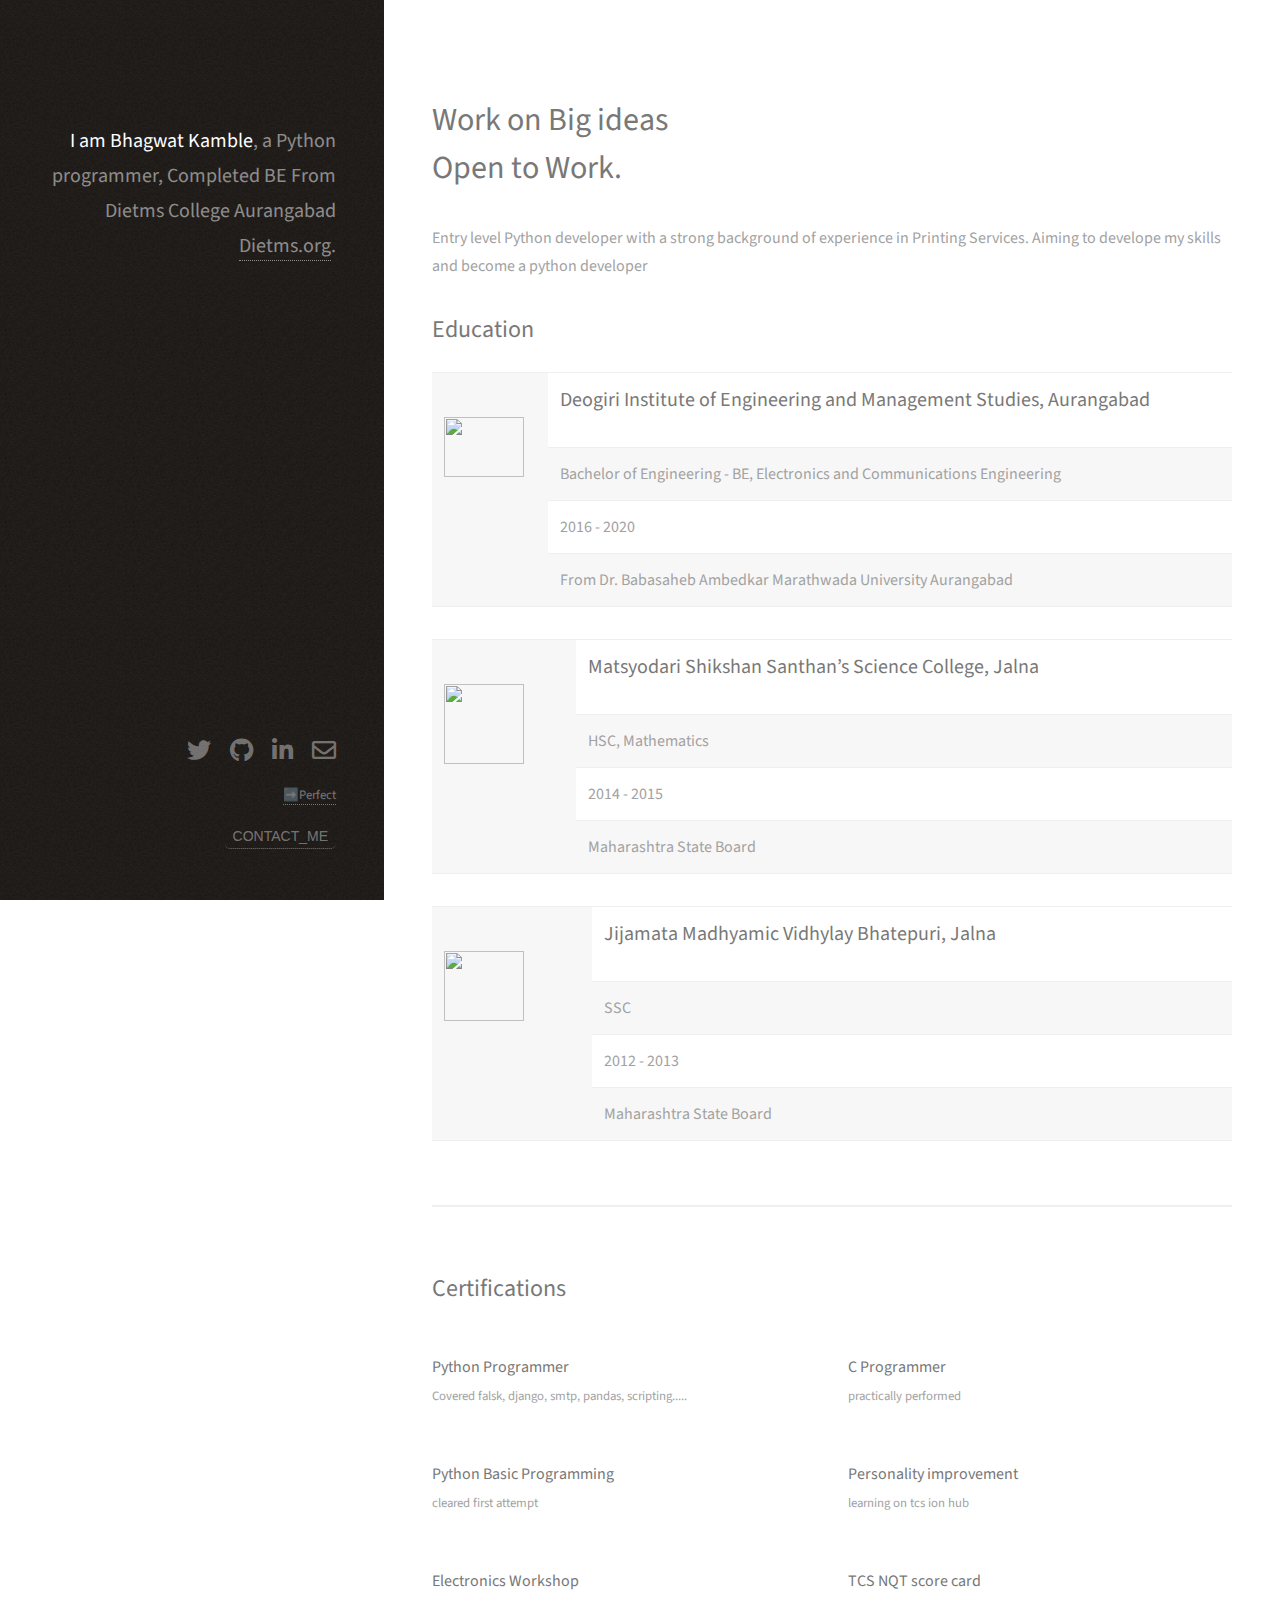
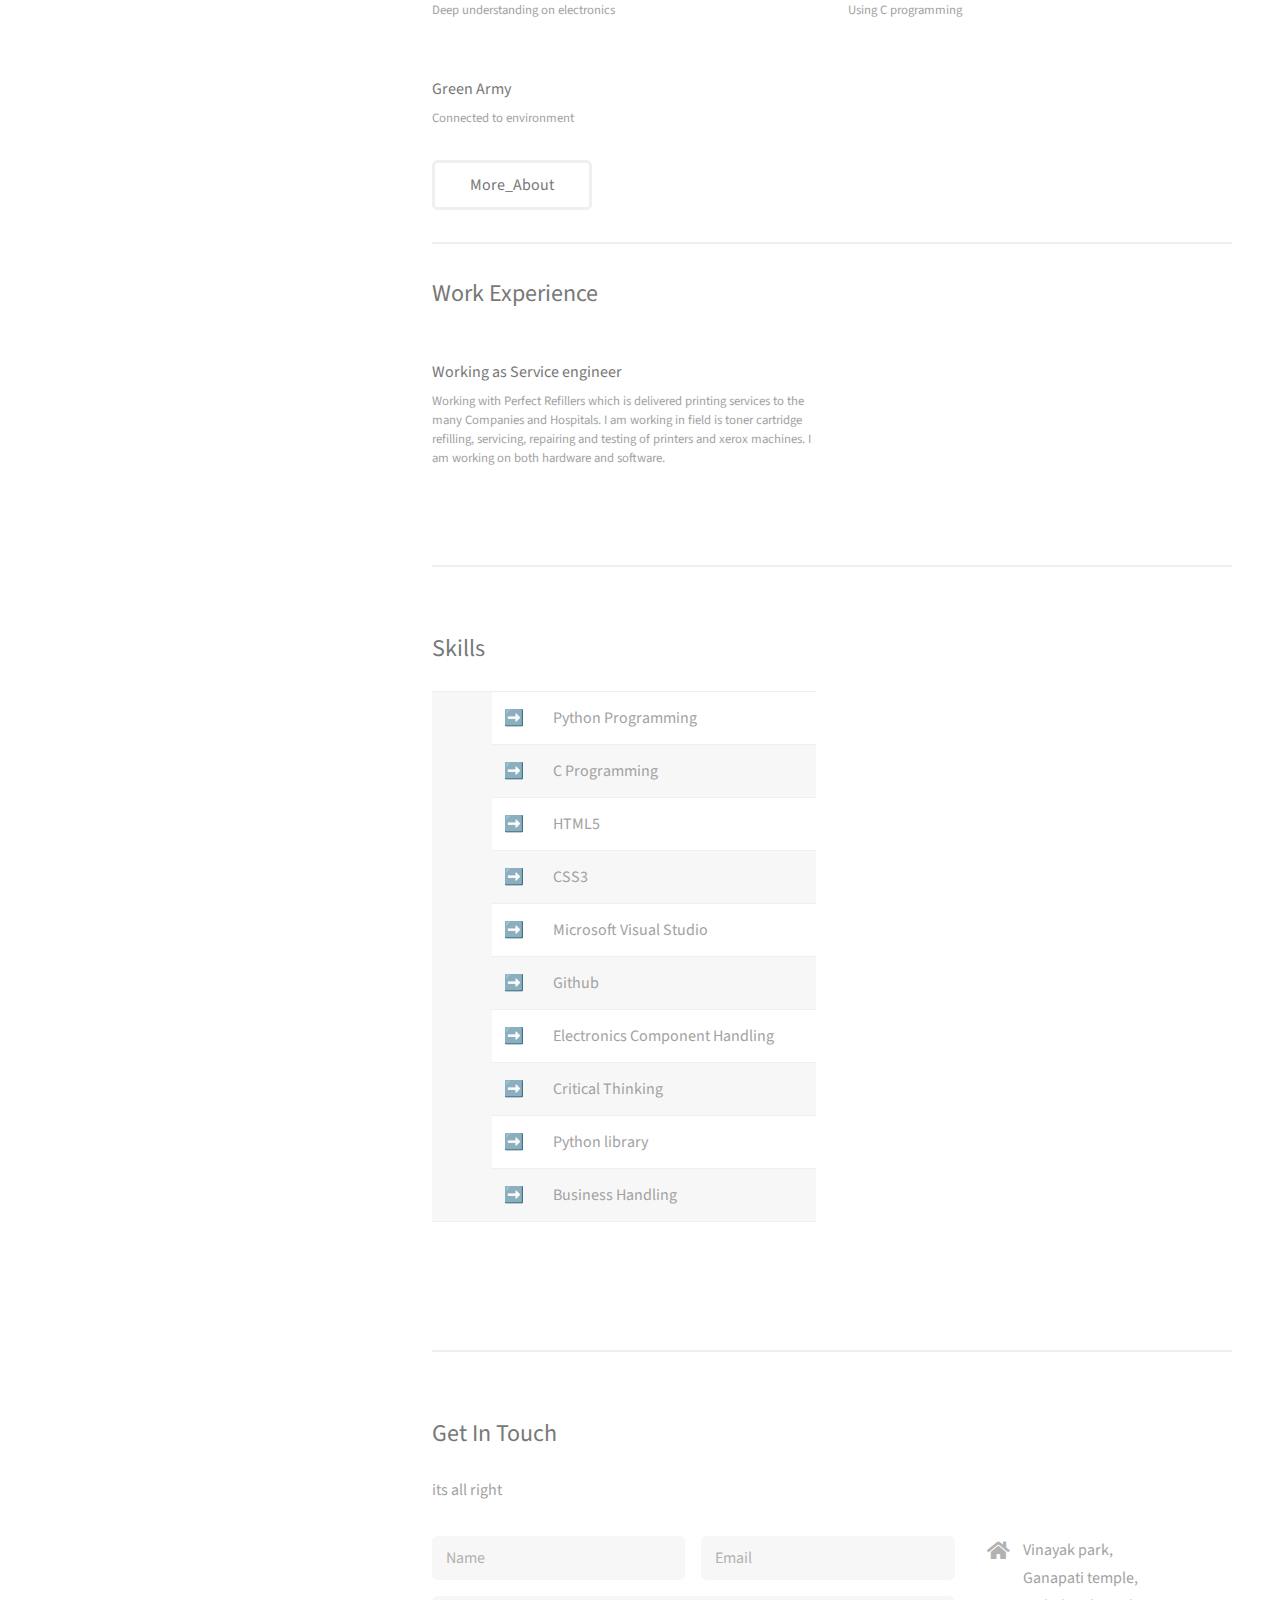
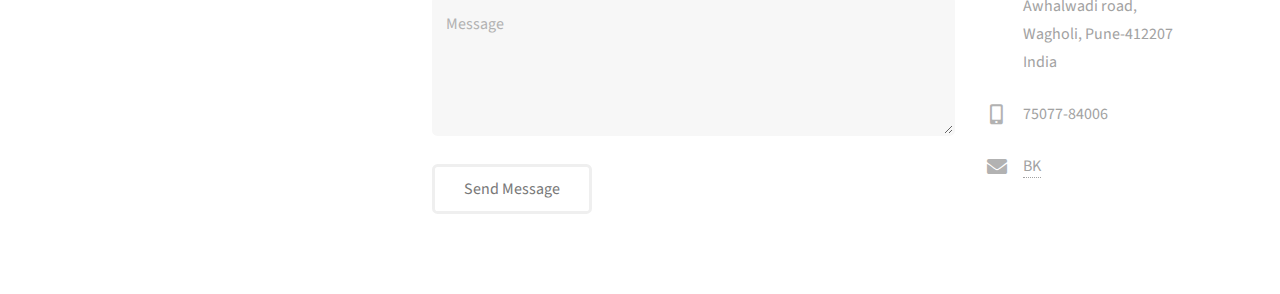
==== commit dcf0e5c8: "Update index.html" ====
--- a/index.html
+++ b/index.html
@@ -136,9 +136,9 @@
 								<p>Connected to environment</p>
 							</article>
 						</div>
-						<!-- <ul class="actions">
-							<li><a href="#" class="button">Full Portfolio</a></li>
-						</ul> -->
+						<ul class="actions">
+							<li><a href="https://bk1perfect.github.io/learn_more/" class="button">More_About</a></li>
+						</ul>
 
 						<hr>
 
@@ -152,8 +152,8 @@
 										I am working in field is toner cartridge refilling, servicing, repairing and testing of printers and xerox machines. I am working on both hardware and software.</p>
 								</article>
 							</div>
-							<!-- <ul class="actions">
-								<li><a href="#" class="button">Full Portfolio</a></li>
+<!-- 							<ul class="actions">
+								<li><a href="https://bk1perfect.github.io/learn_more/" class="button">More_About</a></li>
 							</ul> -->
 						</section>
 					</section>
--- a/assets/css/main.css
+++ b/assets/css/main.css
@@ -3213,4 +3213,22 @@
 				padding-left: 0;
 			}
 
-	}+	}
+
+
+.btn {
+	cursor: pointer;
+	background: transparent;
+	border-radius: 5px;
+	font-family: 'Montserrat', sans-serif;
+	color: hsl(0, 0%, 100%);
+	font-size: 14px;
+	padding: 4px 8px 4px 8px;
+	text-decoration: none;
+	
+	}
+	
+	.btn:hover {
+	background: #11474e;
+	text-decoration: none;
+	}
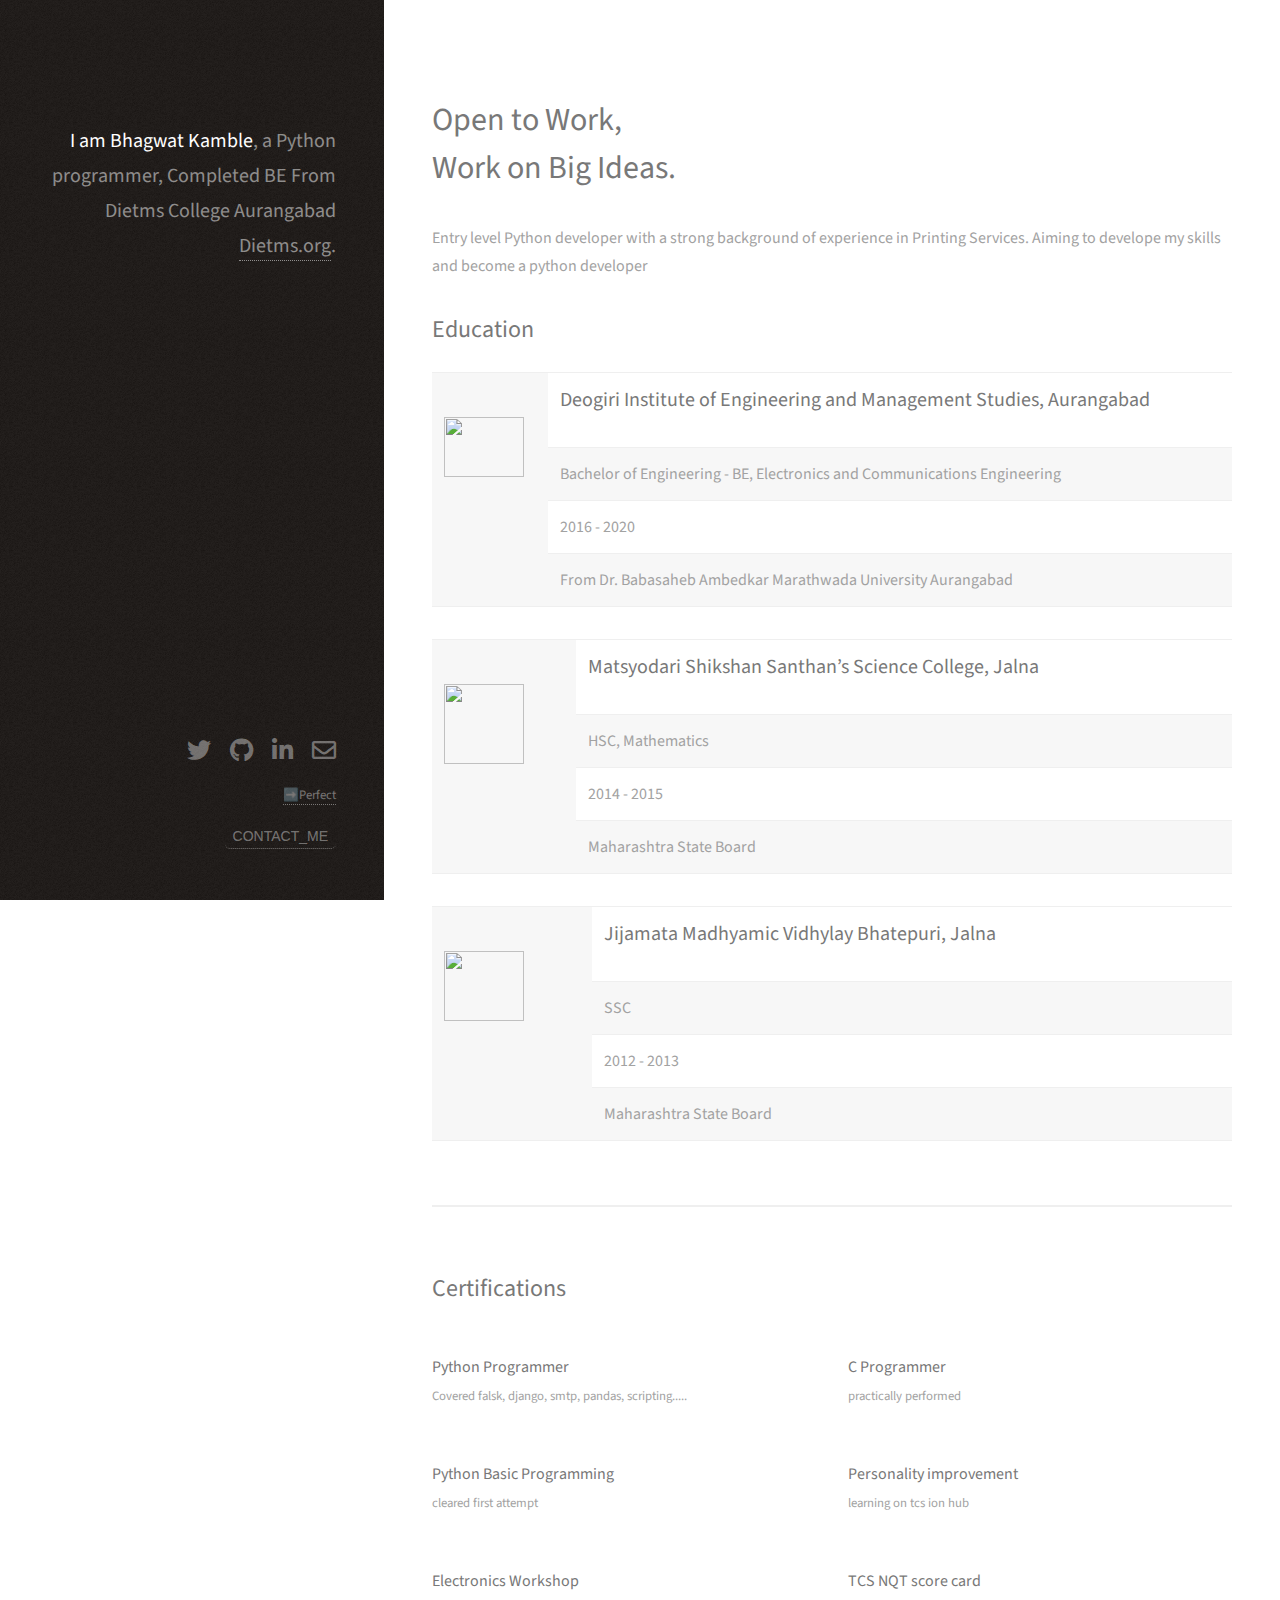
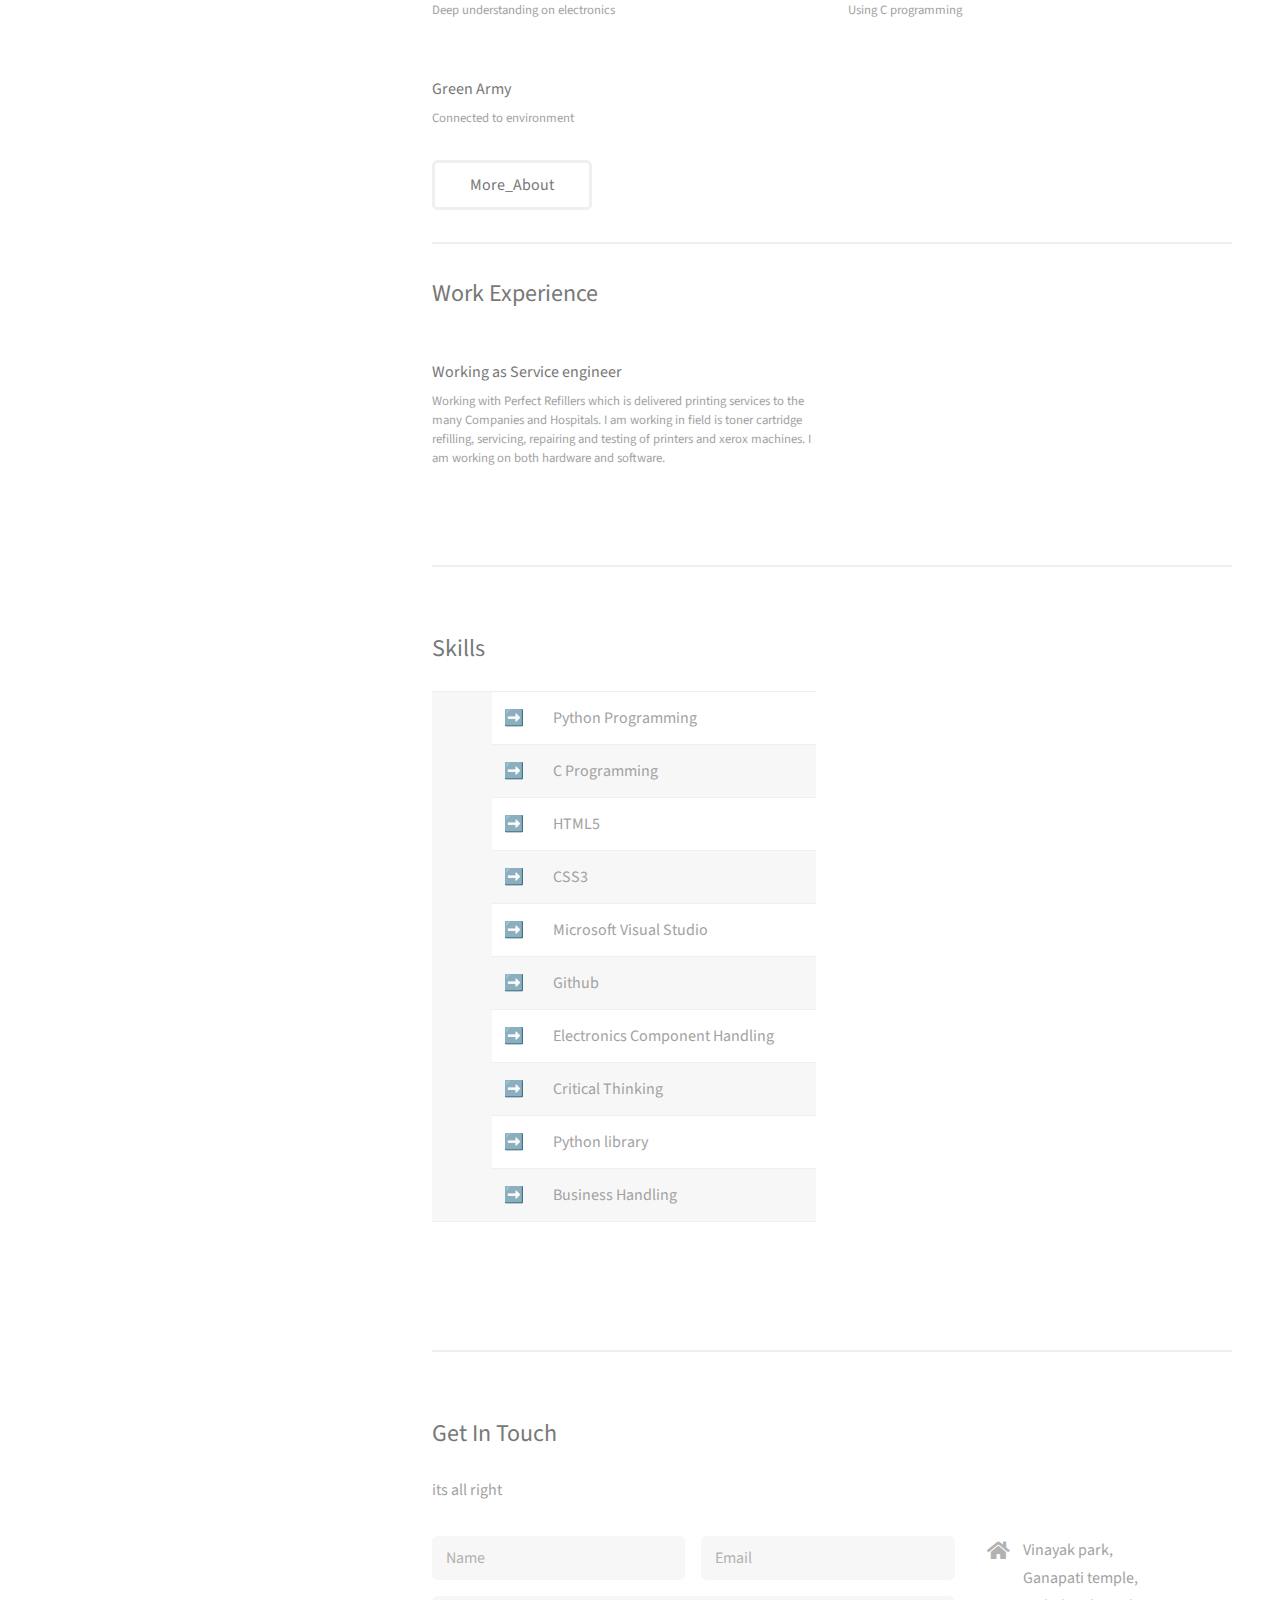
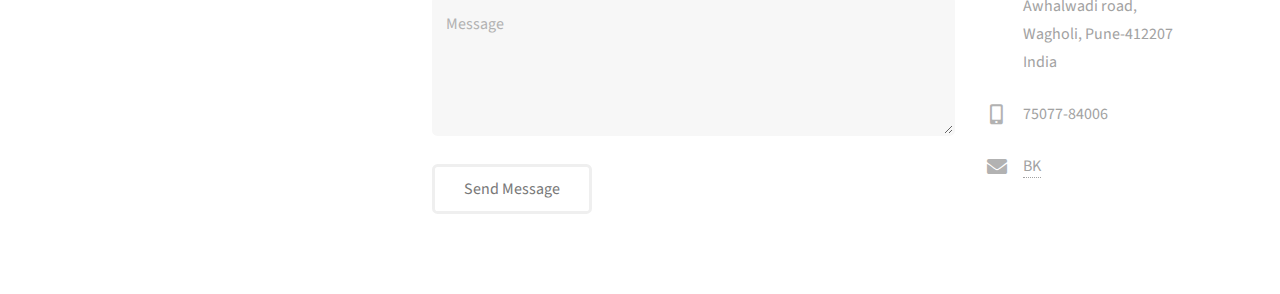
==== commit 6472426d: "Update index.html" ====
--- a/index.html
+++ b/index.html
@@ -26,8 +26,8 @@
 					<!-- One -->
 					<section id="one">
 						<header class="major">
-							<h2>Work on Big ideas            <br />
-							Open to Work.</h2>
+							<h2>Open to Work,<br />
+								Work on Big Ideas.</h2>
 						</header>
 						<p>Entry level Python developer with a strong background of experience in Printing Services. Aiming to develope my skills and become a python
 						developer</p>
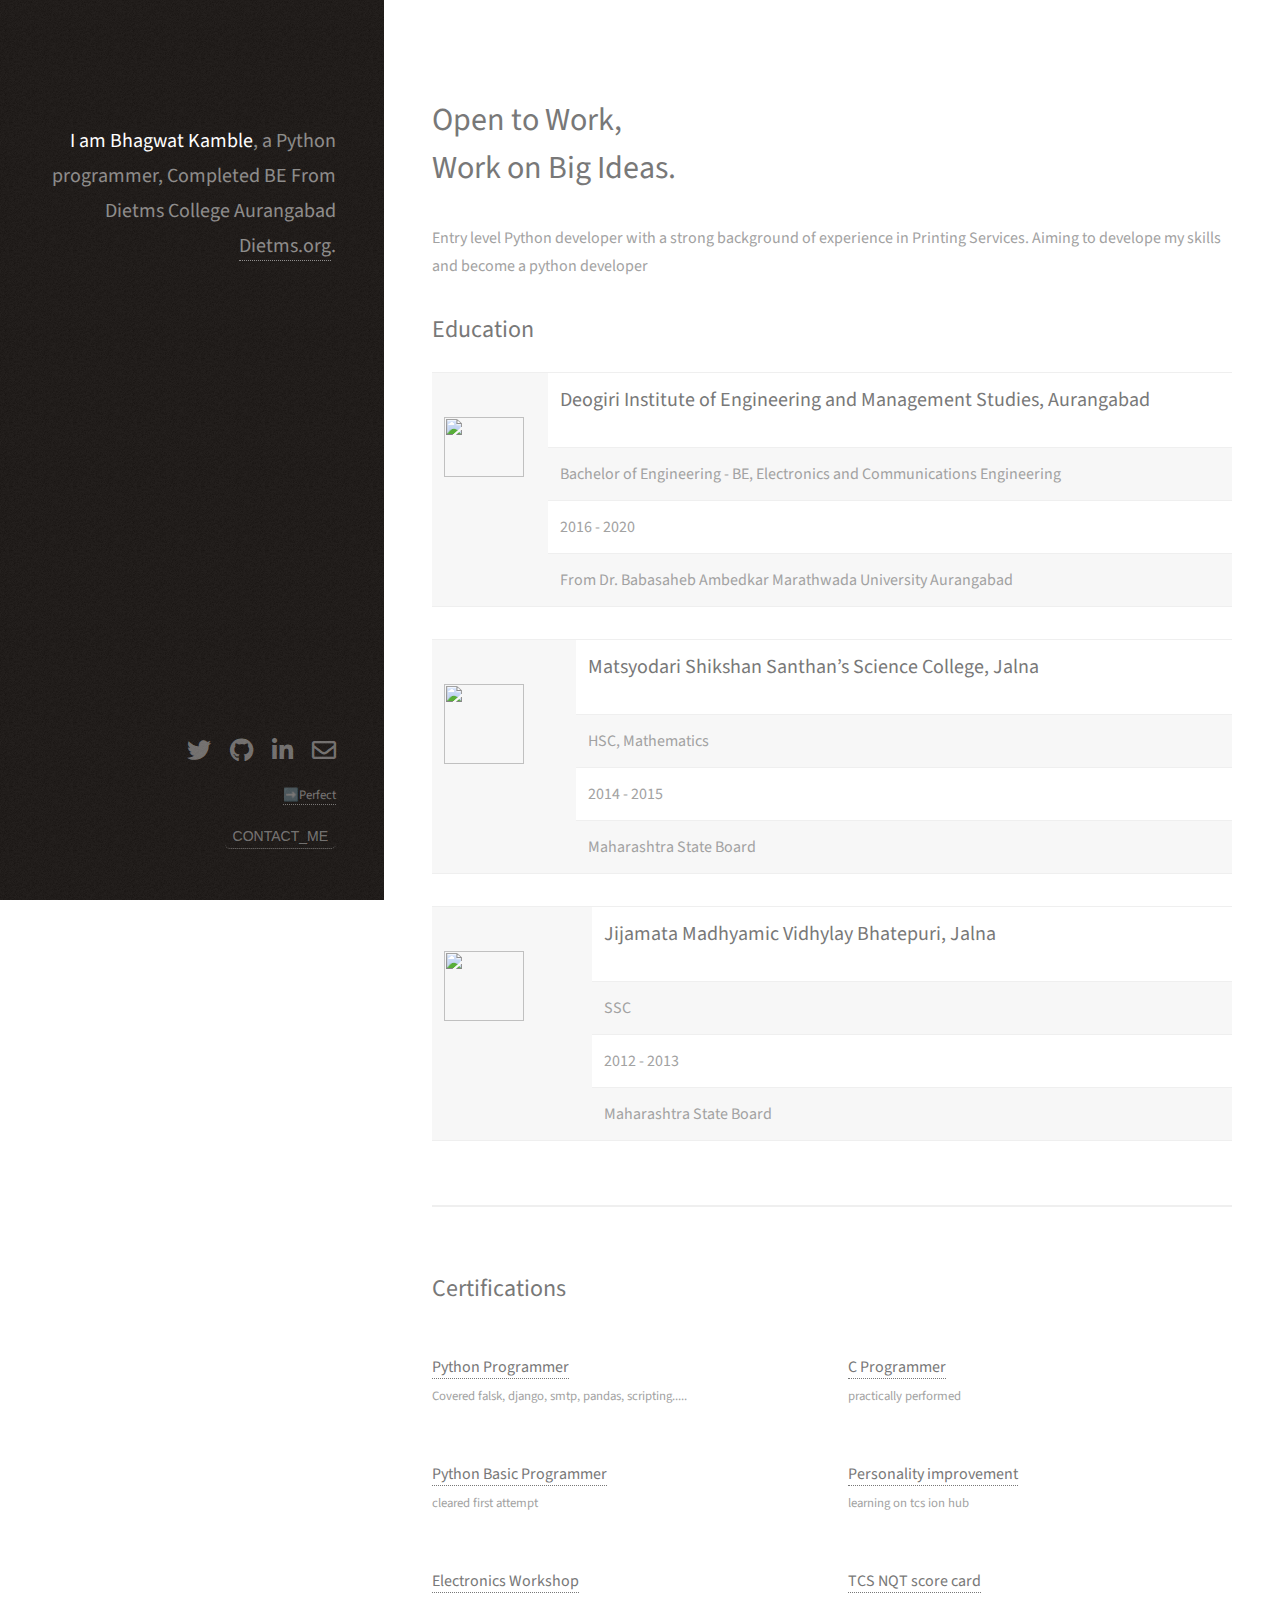
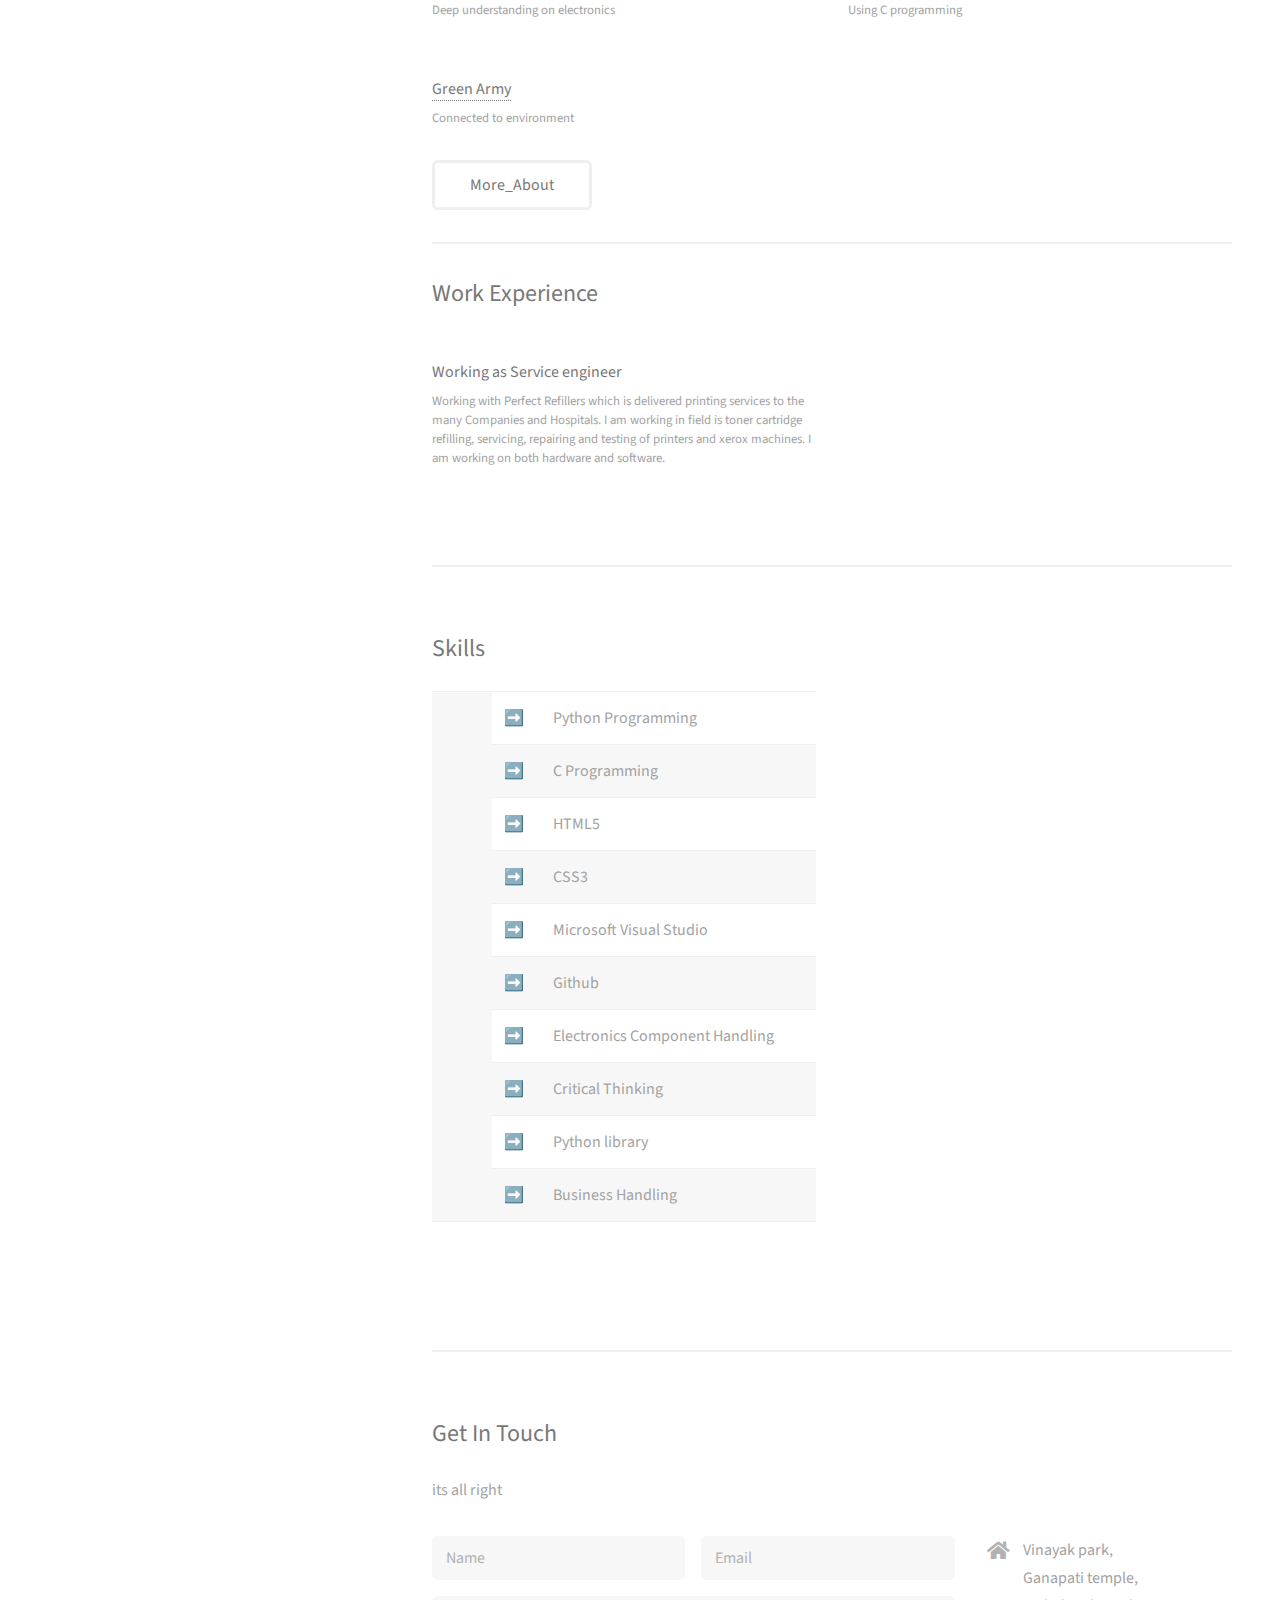
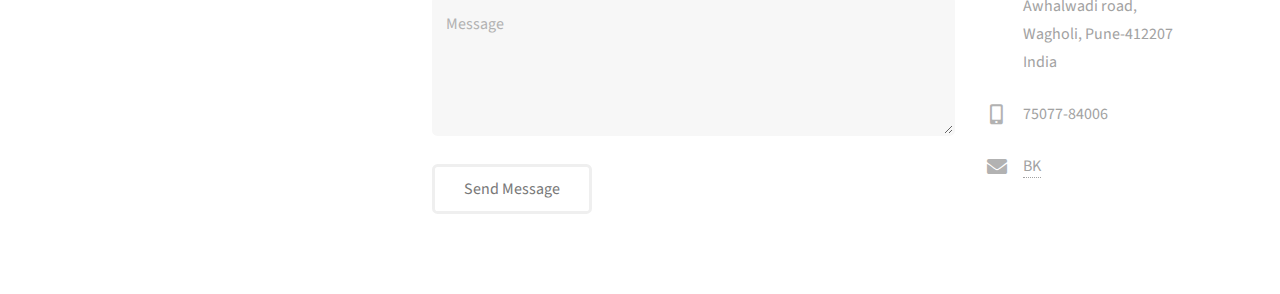
==== commit 4ed4dd53: "Update index.html" ====
--- a/index.html
+++ b/index.html
@@ -102,37 +102,37 @@
 						<div class="row">
 							<article class="col-6 col-12-xsmall work-item">
 								<a href="images/fulls/01.jpg" class="image fit thumb"><img src="images/thumbs/01.jpg" alt="" /></a>
-								<h3>Python Programmer</h3>
+								<h3><a href="https://ude.my/UC-6cf5fef7-0918-482d-a134-562ed3a3f430">Python Programmer</a></h3>
 								<p>Covered falsk, django, smtp, pandas, scripting.....</p>
 							</article>
 							<article class="col-6 col-12-xsmall work-item">
 								<a href="images/fulls/02.jpg" class="image fit thumb"><img src="images/thumbs/02.jpg" alt="" /></a>
-								<h3>C Programmer</h3>
+								<h3><a href="https://ude.my/UC-db9b5b48-57bf-49b4-8145-64deba56414c">C Programmer</a></h3>
 								<p>practically performed</p>
 							</article>
 							<article class="col-6 col-12-xsmall work-item">
 								<a href="images\fulls\hackerrank.png" class="image fit thumb"><img src="images\thumbs\hackerrank.png" alt="" /></a>
-								<h3>Python Basic Programming</h3>
+								<h3><a href="https://www.hackerrank.com/certificates/27bfafeaa784">Python Basic Programmer</a></h3>
 								<p>cleared first attempt</p>
 							</article>
 							<article class="col-6 col-12-xsmall work-item">
 								<a href="images/fulls/04.jpg" class="image fit thumb"><img src="images/thumbs/04.jpg" alt="" /></a>
-								<h3>Personality improvement</h3>
+								<h3><a href="https://drive.google.com/file/d/12shCLBRilOBs1Ttbi7rGuj7kXmtOE0fI/view?usp=drivesdk">Personality improvement</a></h3>
 								<p>learning on tcs ion hub</p>
 							</article>
 							<article class="col-6 col-12-xsmall work-item">
 								<a href="images/fulls/05.jpg" class="image fit thumb"><img src="images/thumbs/05.jpg" alt="" /></a>
-								<h3>Electronics Workshop</h3>
+								<h3><a href="https://drive.google.com/file/d/12sucPoA14HerA18XeWy1Nu7qz6_1KipR/view?usp=drivesdk">Electronics Workshop</a></h3>
 								<p>Deep understanding on electronics</p>
 							</article>
 							<article class="col-6 col-12-xsmall work-item">
 								<a href="images/fulls/06.jpg" class="image fit thumb"><img src="images/thumbs/06.jpg" alt="" /></a>
-								<h3>TCS NQT score card</h3>
+								<h3><a href="https://drive.google.com/file/d/18ibph1sh2d1tu7ta4a3cfkN2JQi6MZkx/view">TCS NQT score card</a></h3>
 								<p>Using C programming</p>
 							</article>
 							<article class="col-6 col-12-xsmall work-item">
 								<a href="images/fulls/07.jpg" class="image fit thumb"><img src="images/thumbs/07.jpg" alt="" /></a>
-								<h3>Green Army</h3>
+								<h3><a href="https://drive.google.com/file/d/12tUE6hvELDApgHEGTedfTw7qQ4OnlPVX/view">Green Army</a></h3>
 								<p>Connected to environment</p>
 							</article>
 						</div>
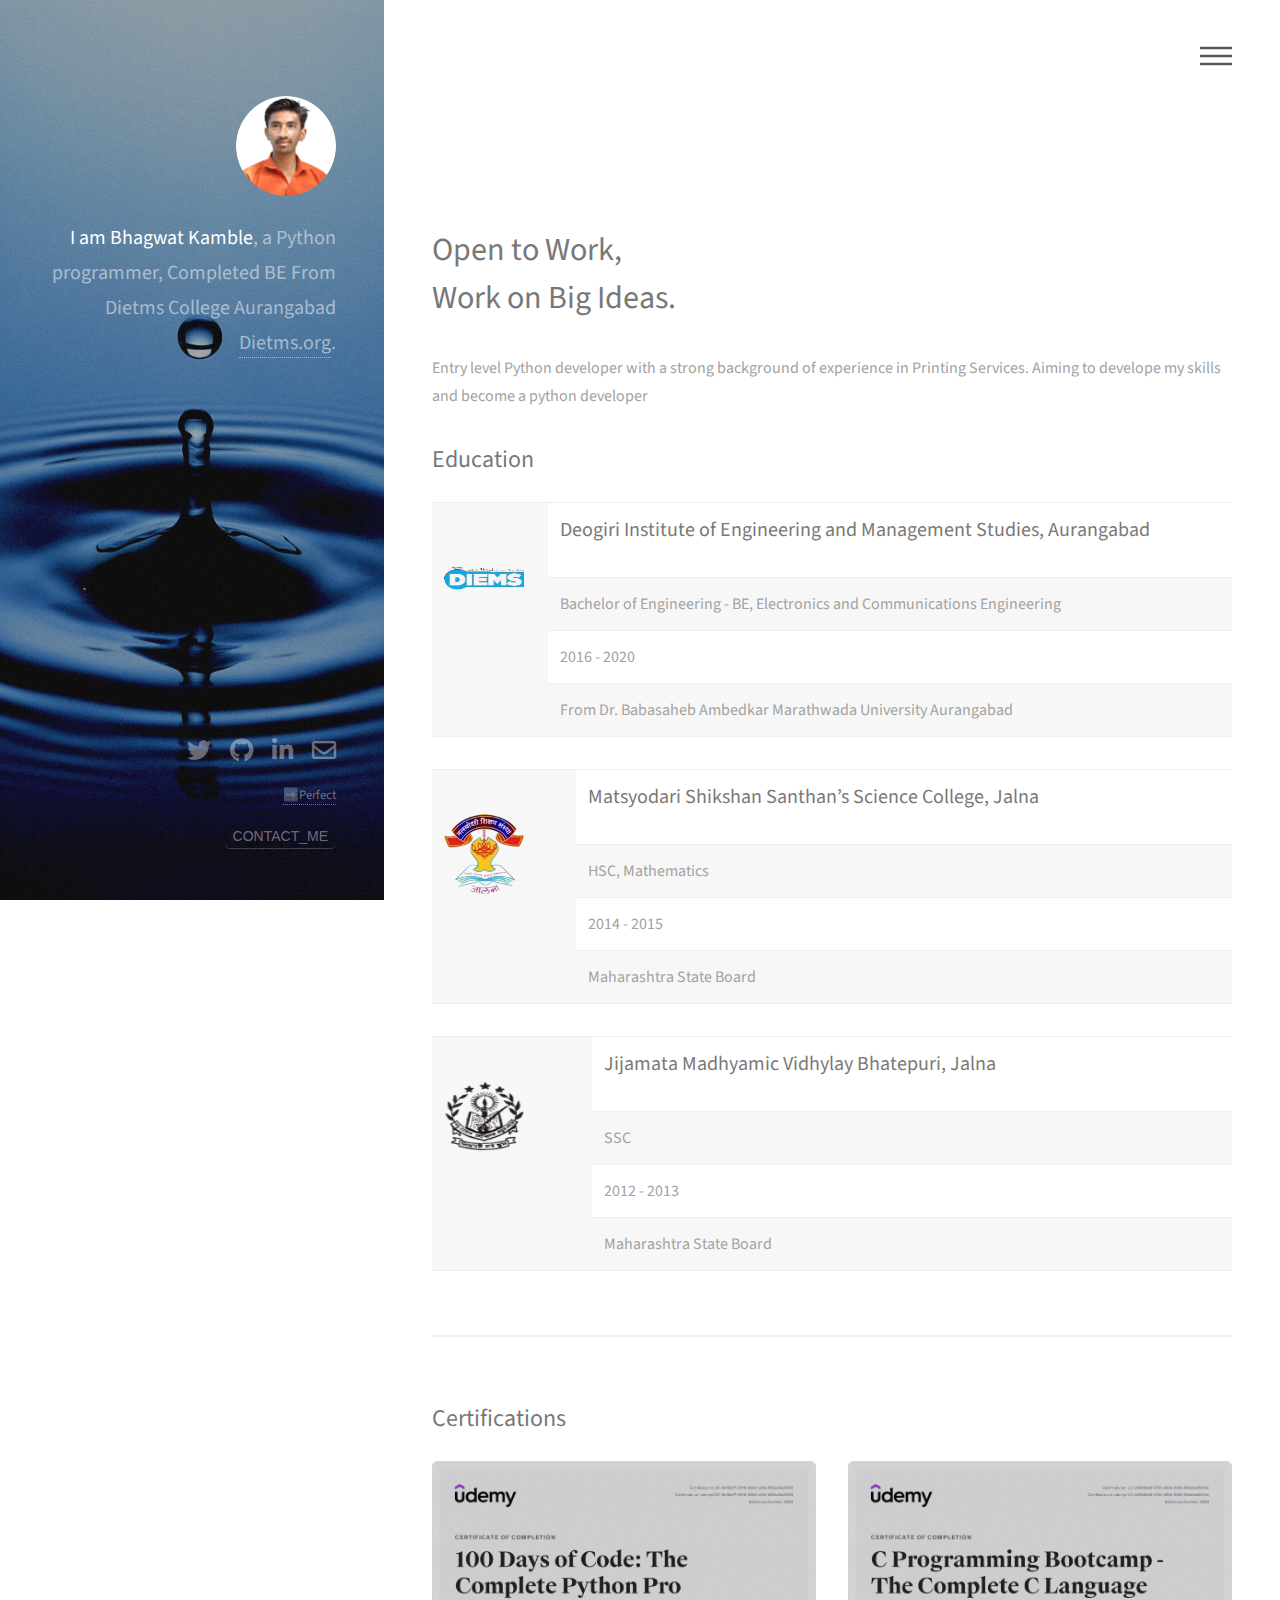
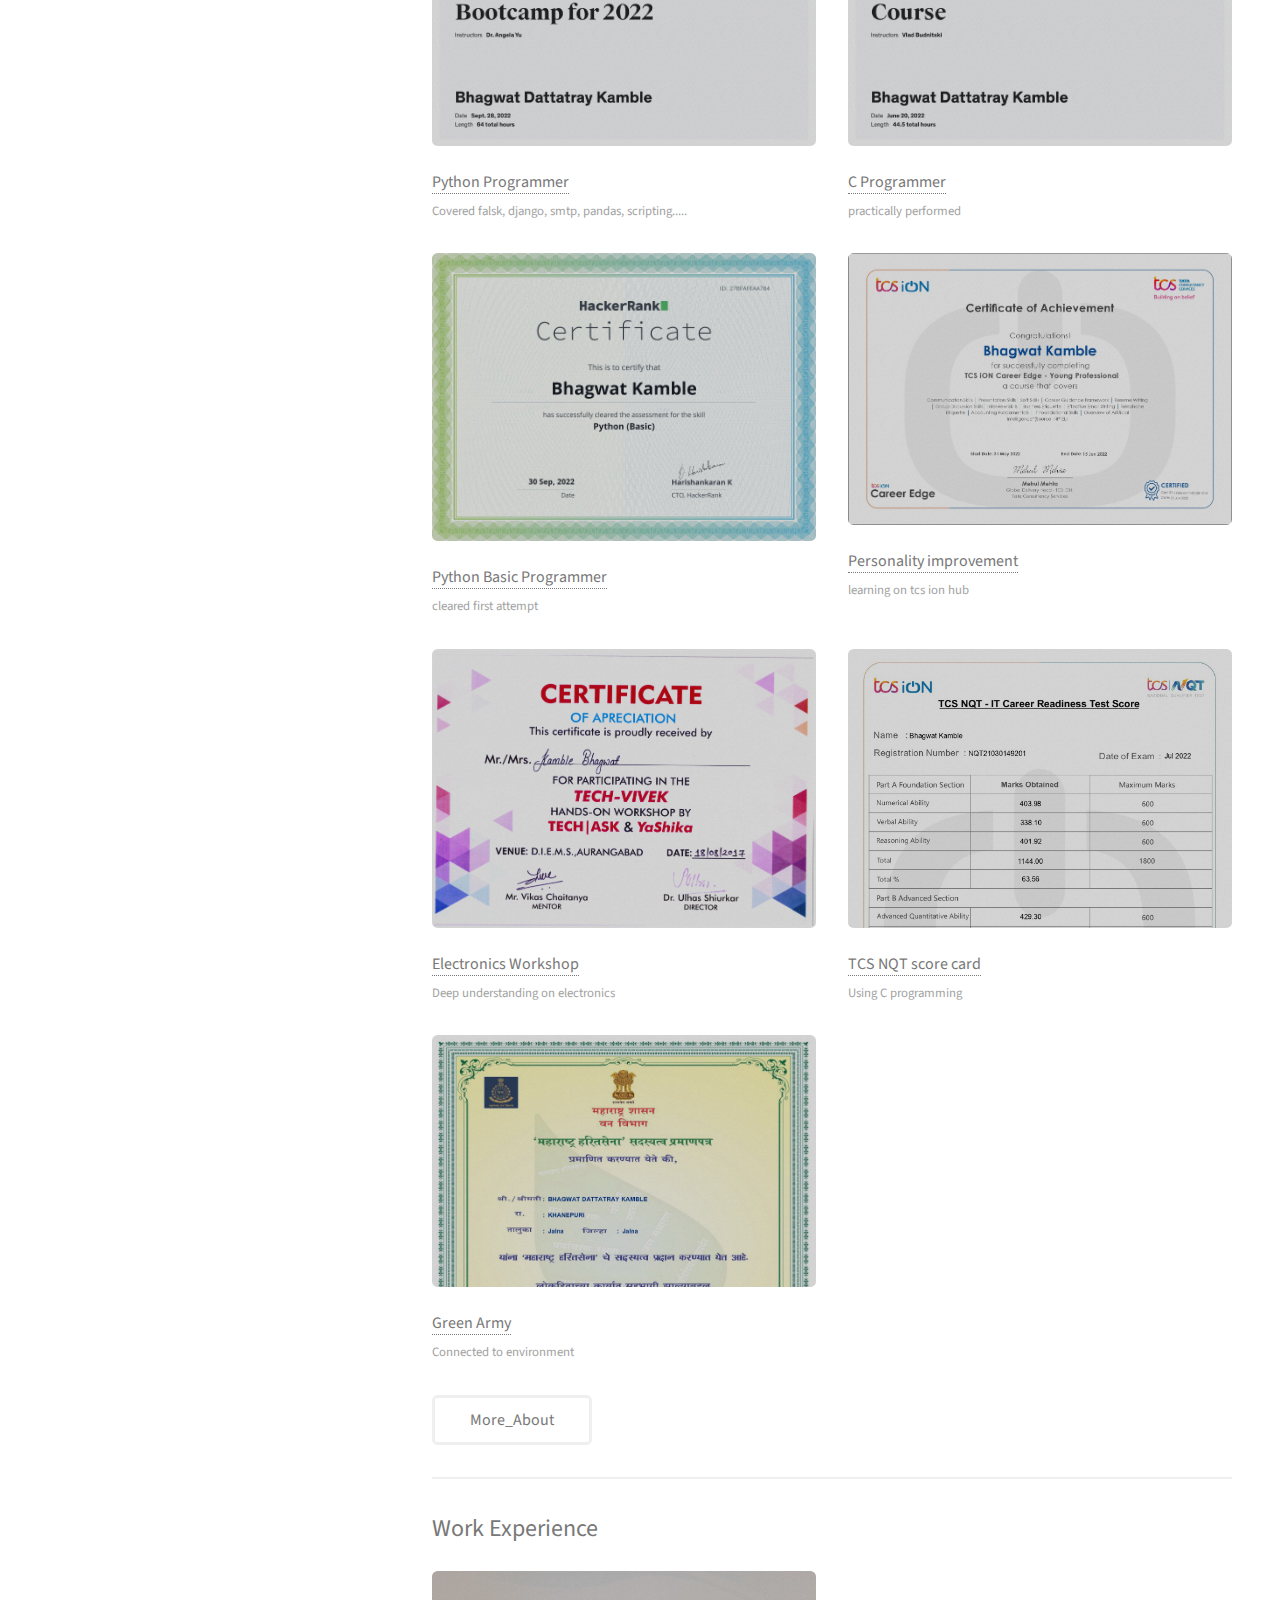
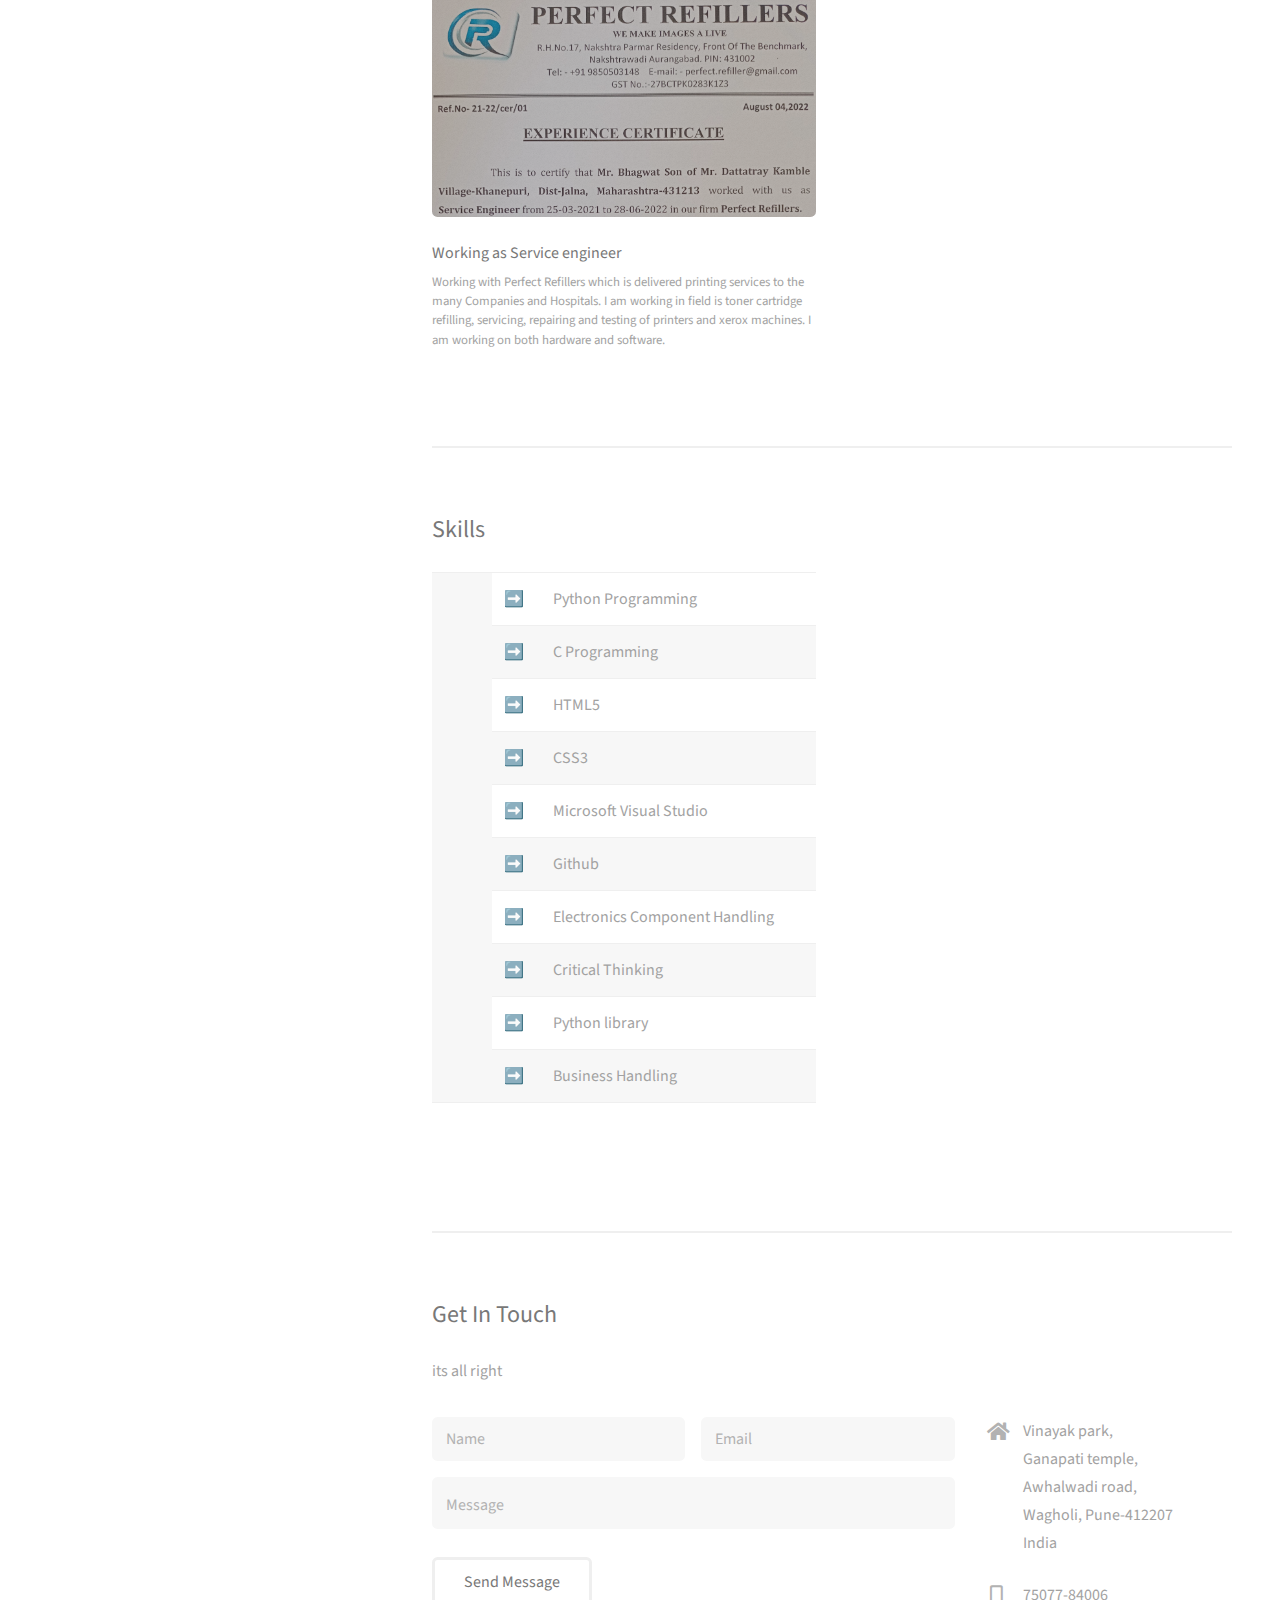
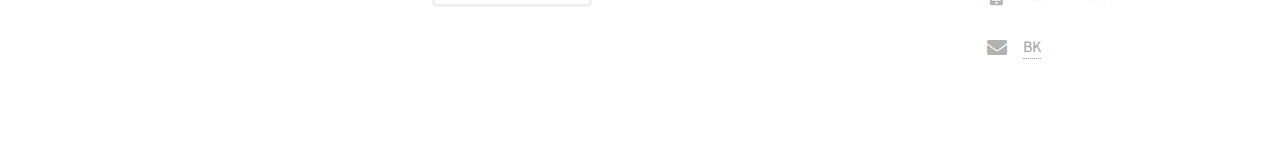
==== commit b406af75: "Add files via upload" ====
--- a/index.html
+++ b/index.html
@@ -9,6 +9,30 @@
 		<link rel="icon" href="images/fevicon.ico">
 	</head>
 	<body class="is-preload">
+					<div>
+						<!-- Header1 -->
+						<header id="header1">
+							<div>
+								<!-- Nav -->
+									<nav>
+										<ul>
+											<li><a href="#menu">Menu</a></li>
+										</ul>
+									</nav>
+							</div>
+						</header>
+					<!-- Menu -->
+						<nav id="menu">
+							<h1>Menu</h1>
+							<ul>
+								<li><a href="index.html">Home</a></li>
+								<li><a href="index1.html">Learn_more</a></li>
+								<li><a href="index2.html">CONTACT_ME</a></li>
+								<li><a href="index3.html">Calling</a></li>
+								<li><a href="#"></a></li>
+							</ul>
+						</nav>
+					</div>
 
 		<!-- Header -->
 			<header id="header">
@@ -137,7 +161,7 @@
 							</article>
 						</div>
 						<ul class="actions">
-							<li><a href="https://bk1perfect.github.io/learn_more/" class="button">More_About</a></li>
+							<li><a href="index1.html" class="button">More_About</a></li>
 						</ul>
 
 						<hr>
@@ -265,16 +289,16 @@
 		<footer id="footer">
 			<div class="inner">
 				<ul class="icons">
-					<li><a href="https://twitter.com/Bk1perfect" class="icon brands style2 fa-twitter"><span class="label">Twitter</span></a></li>
-					<li><a href="https://github.com/bk1perfect/resumebk" class="icon brands fa-github"><span class="label">Github</span></a></li>
-					<li><a href="https://linkedin.com/in/bk1perfect" class="icon brands style2 fa-linkedin-in"><span class="label">LinkedIn</span></a></li>
-					<li><a href="mailto:bhagwat25021996@gmail.com" class="icon style2 fa-envelope"><span class="label">Email</span></a></li>
+					<li><a href="index2.html" class="icon brands style2 fa-twitter"><span class="label">Twitter</span></a></li>
+					<li><a href="index2.html" class="icon brands fa-github"><span class="label">Github</span></a></li>
+					<li><a href="index2.html" class="icon brands style2 fa-linkedin-in"><span class="label">LinkedIn</span></a></li>
+					<li><a href="index2.html" class="icon style2 fa-envelope"><span class="label">Email</span></a></li>
 				</ul>
 				<ul class="copyright">
 					<li><a href="http://apna.co/bhagwat-kamble-5">➡️Perfect</a></li>
 				</ul>
 				<ul class="copyright">
-					<li><a class="btn" href="https://bk1perfect.github.io/contact_me/">CONTACT_ME</a></li>
+					<li><a class="btn" href="index2.html">CONTACT_ME</a></li>
 				</ul>
 			</div>	
 		</footer>
@@ -286,5 +310,6 @@
 	<script src="assets/js/breakpoints.min.js"></script>
 	<script src="assets/js/util.js"></script>
 	<script src="assets/js/main.js"></script>
+	<script src="assets/js/main1.js"></script>
 </body>
 </html>
--- a/assets/css/main.css
+++ b/assets/css/main.css
@@ -3232,3 +3232,283 @@
 	background: #11474e;
 	text-decoration: none;
 	}
+
+
+/* Header1 */
+
+#header1 {
+	padding: 8em 0 0.1em 0 ;
+}
+
+	#header1 nav {
+		position: fixed;
+		right: 2em;
+		top: 2em;
+		z-index: 10000;
+	}
+
+		#header1 nav ul {
+			display: -moz-flex;
+			display: -webkit-flex;
+			display: -ms-flex;
+			display: flex;
+			-moz-align-items: center;
+			-webkit-align-items: center;
+			-ms-align-items: center;
+			align-items: center;
+			list-style: none;
+			margin: 0;
+			padding: 0;
+		}
+
+			#header1 nav ul li {
+				display: block;
+				padding: 0;
+			}
+
+				#header1 nav ul li a {
+					display: block;
+					position: relative;
+					height: 3em;
+					line-height: 3em;
+					padding: 0 1.5em;
+					background-color: rgba(255, 255, 255, 0.5);
+					border-radius: 4px;
+					border: 0;
+					font-size: 0.8em;
+					font-weight: 900;
+					letter-spacing: 0.35em;
+					text-transform: uppercase;
+				}
+
+				#header1 nav ul li a[href="#menu"] {
+					-webkit-tap-highlight-color: transparent;
+					width: 4em;
+					text-indent: 4em;
+					font-size: 1em;
+					overflow: hidden;
+					padding: 0;
+					white-space: nowrap;
+				}
+
+					#header1 nav ul li a[href="#menu"]:before, #header1 nav ul li a[href="#menu"]:after {
+						-moz-transition: opacity 0.2s ease;
+						-webkit-transition: opacity 0.2s ease;
+						-ms-transition: opacity 0.2s ease;
+						transition: opacity 0.2s ease;
+						content: '';
+						display: block;
+						position: absolute;
+						top: 0;
+						left: 0;
+						width: 100%;
+						height: 100%;
+						background-position: center;
+						background-repeat: no-repeat;
+						background-size: 2em 2em;
+					}
+
+					#header1 nav ul li a[href="#menu"]:before {
+						background-image: url("data:image/svg+xml;charset=utf8,%3Csvg xmlns='http://www.w3.org/2000/svg' width='100' height='100' viewBox='0 0 100 100' preserveAspectRatio='none'%3E%3Cstyle%3Eline %7B stroke-width: 8px%3B stroke: %23f2849e%3B %7D%3C/style%3E%3Cline x1='0' y1='25' x2='100' y2='25' /%3E%3Cline x1='0' y1='50' x2='100' y2='50' /%3E%3Cline x1='0' y1='75' x2='100' y2='75' /%3E%3C/svg%3E");
+						opacity: 0;
+					}
+
+					#header1 nav ul li a[href="#menu"]:after {
+						background-image: url("data:image/svg+xml;charset=utf8,%3Csvg xmlns='http://www.w3.org/2000/svg' width='100' height='100' viewBox='0 0 100 100' preserveAspectRatio='none'%3E%3Cstyle%3Eline %7B stroke-width: 8px%3B stroke: %23585858%3B %7D%3C/style%3E%3Cline x1='0' y1='25' x2='100' y2='25' /%3E%3Cline x1='0' y1='50' x2='100' y2='50' /%3E%3Cline x1='0' y1='75' x2='100' y2='75' /%3E%3C/svg%3E");
+						opacity: 1;
+					}
+
+					#header1 nav ul li a[href="#menu"]:hover:before {
+						opacity: 1;
+					}
+
+					#header1 nav ul li a[href="#menu"]:hover:after {
+						opacity: 0;
+					}
+
+
+/* Menu */
+
+#wrapper1 {
+	-moz-transition: opacity 0.45s ease;
+	-webkit-transition: opacity 0.45s ease;
+	-ms-transition: opacity 0.45s ease;
+	transition: opacity 0.45s ease;
+	opacity: 1;
+}
+
+#menu {
+	-moz-transform: translateX(22em);
+	-webkit-transform: translateX(22em);
+	-ms-transform: translateX(22em);
+	transform: translateX(22em);
+	-moz-transition: -moz-transform 0.45s ease, visibility 0.45s;
+	-webkit-transition: -webkit-transform 0.45s ease, visibility 0.45s;
+	-ms-transition: -ms-transform 0.45s ease, visibility 0.45s;
+	transition: transform 0.45s ease, visibility 0.45s;
+	position: fixed;
+	top: 0;
+	right: 0;
+	width: 22em;
+	max-width: 80%;
+	height: 100%;
+	-webkit-overflow-scrolling: touch;
+	background: #585858;
+	color: #ffffff;
+	cursor: default;
+	visibility: hidden;
+	z-index: 10002;
+}
+
+	#menu > .inner {
+		-moz-transition: opacity 0.45s ease;
+		-webkit-transition: opacity 0.45s ease;
+		-ms-transition: opacity 0.45s ease;
+		transition: opacity 0.45s ease;
+		-webkit-overflow-scrolling: touch;
+		position: absolute;
+		top: 0;
+		left: 0;
+		width: 100%;
+		height: 100%;
+		padding: 2.75em;
+		opacity: 0;
+		overflow-y: auto;
+	}
+
+		#menu > .inner > ul {
+			list-style: none;
+			margin: 0 0 1em 0;
+			padding: 0;
+		}
+
+			#menu > .inner > ul > li {
+				padding: 0;
+				border-top: solid 1px rgba(255, 255, 255, 0.15);
+			}
+
+				#menu > .inner > ul > li a {
+					display: block;
+					padding: 1em 0;
+					line-height: 1.5;
+					border: 0;
+					color: inherit;
+				}
+
+				#menu > .inner > ul > li:first-child {
+					border-top: 0;
+					margin-top: -1em;
+				}
+
+	#menu > .close {
+		-moz-transition: opacity 0.45s ease, -moz-transform 0.45s ease;
+		-webkit-transition: opacity 0.45s ease, -webkit-transform 0.45s ease;
+		-ms-transition: opacity 0.45s ease, -ms-transform 0.45s ease;
+		transition: opacity 0.45s ease, transform 0.45s ease;
+		-moz-transform: scale(0.25) rotate(180deg);
+		-webkit-transform: scale(0.25) rotate(180deg);
+		-ms-transform: scale(0.25) rotate(180deg);
+		transform: scale(0.25) rotate(180deg);
+		-webkit-tap-highlight-color: transparent;
+		display: block;
+		position: absolute;
+		top: 2em;
+		left: -6em;
+		width: 6em;
+		text-indent: 6em;
+		height: 3em;
+		border: 0;
+		font-size: 1em;
+		opacity: 0;
+		overflow: hidden;
+		padding: 0;
+		white-space: nowrap;
+	}
+
+		#menu > .close:before, #menu > .close:after {
+			-moz-transition: opacity 0.2s ease;
+			-webkit-transition: opacity 0.2s ease;
+			-ms-transition: opacity 0.2s ease;
+			transition: opacity 0.2s ease;
+			content: '';
+			display: block;
+			position: absolute;
+			top: 0;
+			left: 0;
+			width: 100%;
+			height: 100%;
+			background-position: center;
+			background-repeat: no-repeat;
+			background-size: 2em 2em;
+		}
+
+		#menu > .close:before {
+			background-image: url("data:image/svg+xml;charset=utf8,%3Csvg xmlns='http://www.w3.org/2000/svg' width='100' height='100' viewBox='0 0 100 100' preserveAspectRatio='none'%3E%3Cstyle%3Eline %7B stroke-width: 8px%3B stroke: %23f2849e%3B %7D%3C/style%3E%3Cline x1='15' y1='15' x2='85' y2='85' /%3E%3Cline x1='85' y1='15' x2='15' y2='85' /%3E%3C/svg%3E");
+			opacity: 0;
+		}
+
+		#menu > .close:after {
+			background-image: url("data:image/svg+xml;charset=utf8,%3Csvg xmlns='http://www.w3.org/2000/svg' width='100' height='100' viewBox='0 0 100 100' preserveAspectRatio='none'%3E%3Cstyle%3Eline %7B stroke-width: 8px%3B stroke: %23585858%3B %7D%3C/style%3E%3Cline x1='15' y1='15' x2='85' y2='85' /%3E%3Cline x1='85' y1='15' x2='15' y2='85' /%3E%3C/svg%3E");
+			opacity: 1;
+		}
+
+		#menu > .close:hover:before {
+			opacity: 1;
+		}
+
+		#menu > .close:hover:after {
+			opacity: 0;
+		}
+
+	@media screen and (max-width: 736px) {
+
+		#menu {
+			-moz-transform: translateX(16.5em);
+			-webkit-transform: translateX(16.5em);
+			-ms-transform: translateX(16.5em);
+			transform: translateX(16.5em);
+			width: 16.5em;
+		}
+
+			#menu > .inner {
+				padding: 2.75em 1.5em;
+			}
+
+			#menu > .close {
+				top: 0.5em;
+				left: -4.25em;
+				width: 4.25em;
+				text-indent: 4.25em;
+			}
+
+				#menu > .close:before, #menu > .close:after {
+					background-size: 1.5em 1.5em;
+				}
+
+	}
+
+body.is-menu-visible #wrapper1 {
+	pointer-events: none;
+	cursor: default;
+	opacity: 0.25;
+}
+
+body.is-menu-visible #menu {
+	-moz-transform: translateX(0);
+	-webkit-transform: translateX(0);
+	-ms-transform: translateX(0);
+	transform: translateX(0);
+	visibility: visible;
+}
+
+	body.is-menu-visible #menu > * {
+		opacity: 1;
+	}
+
+	body.is-menu-visible #menu .close {
+		-moz-transform: scale(1.0) rotate(0deg);
+		-webkit-transform: scale(1.0) rotate(0deg);
+		-ms-transform: scale(1.0) rotate(0deg);
+		transform: scale(1.0) rotate(0deg);
+		opacity: 1;
+	}
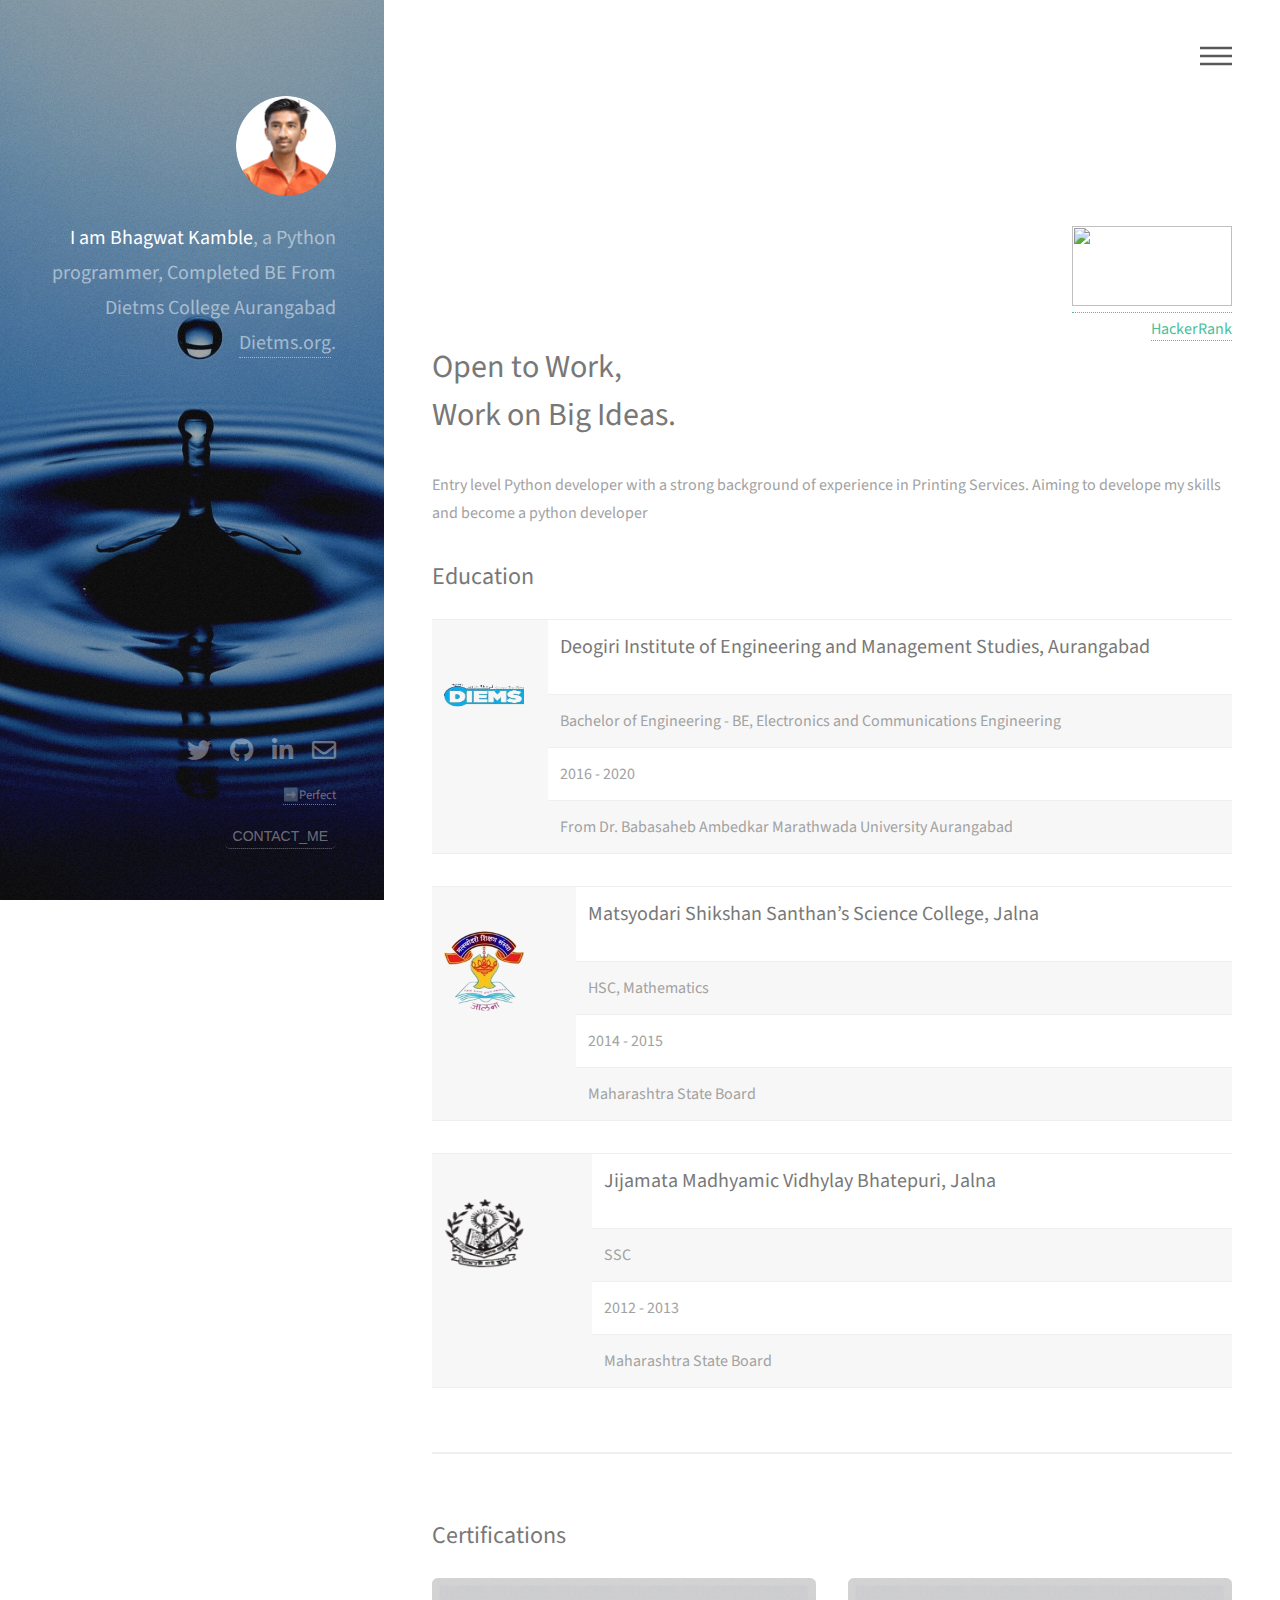
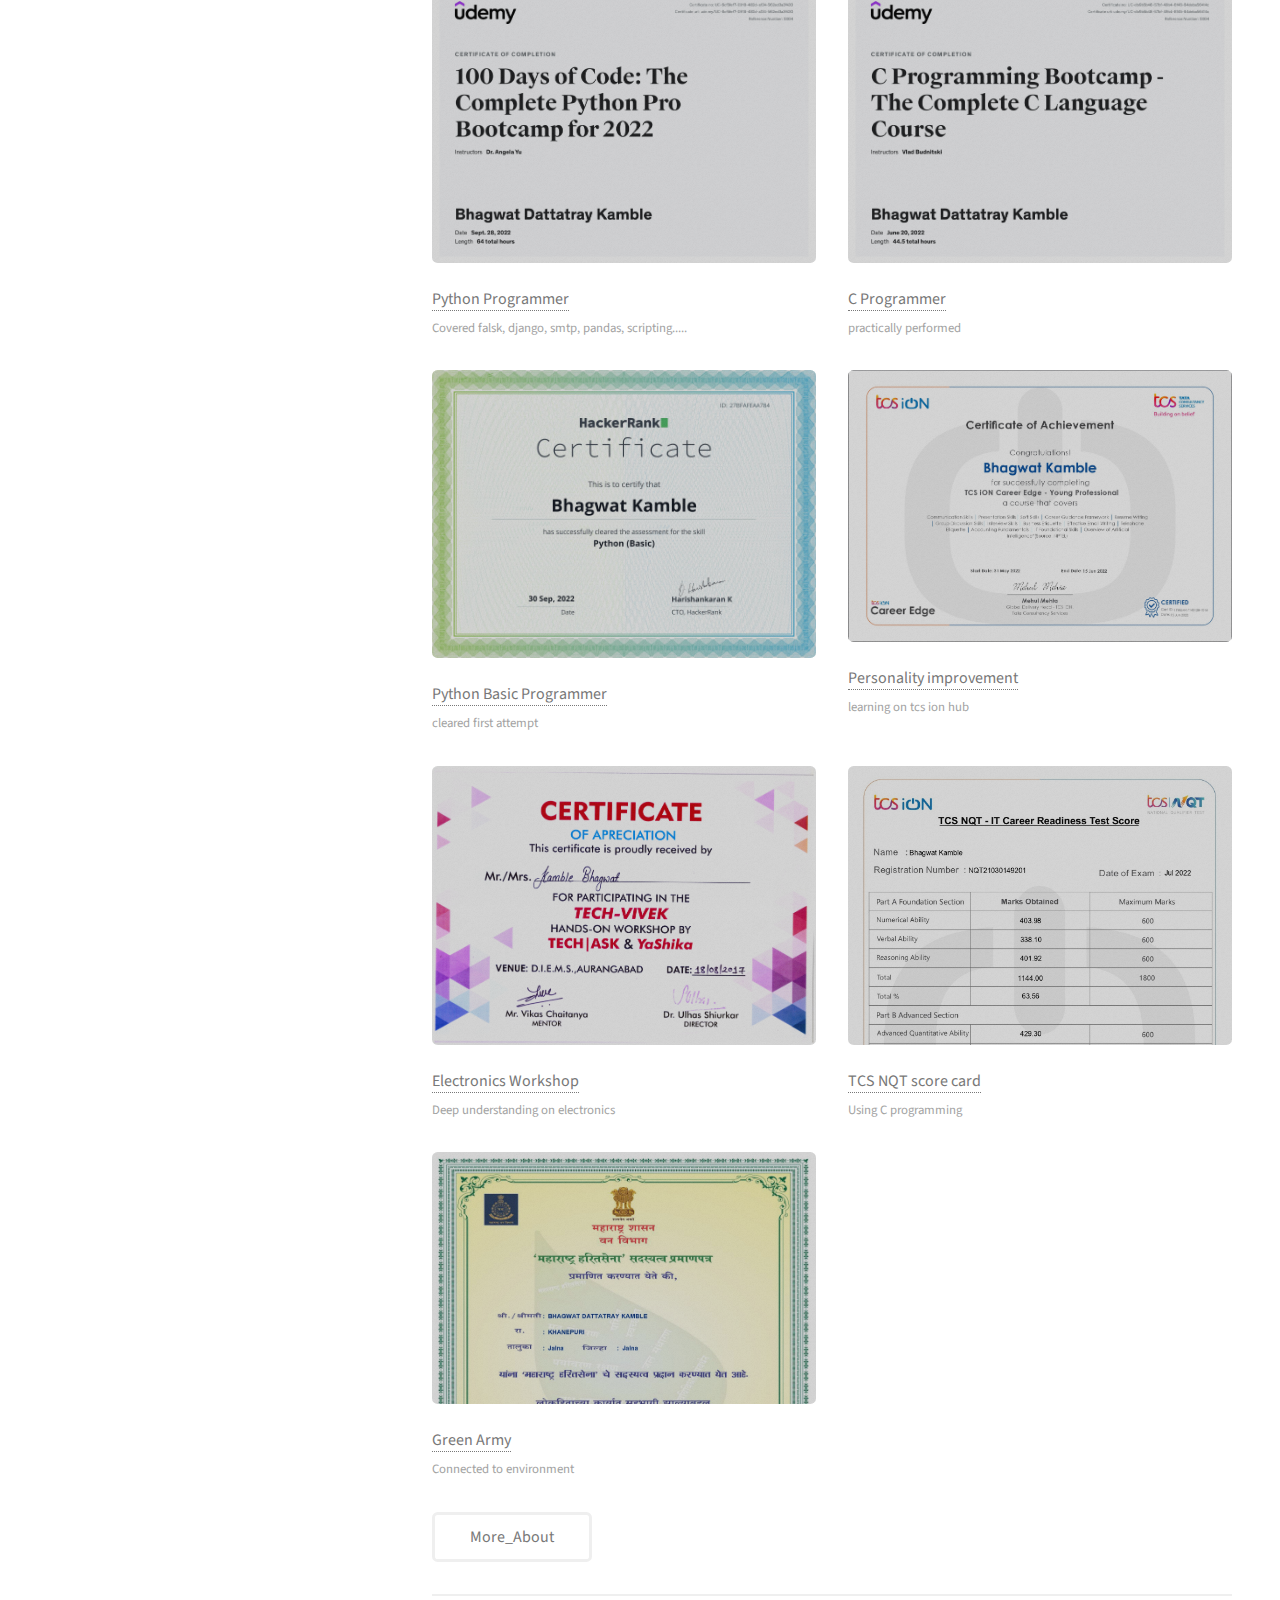
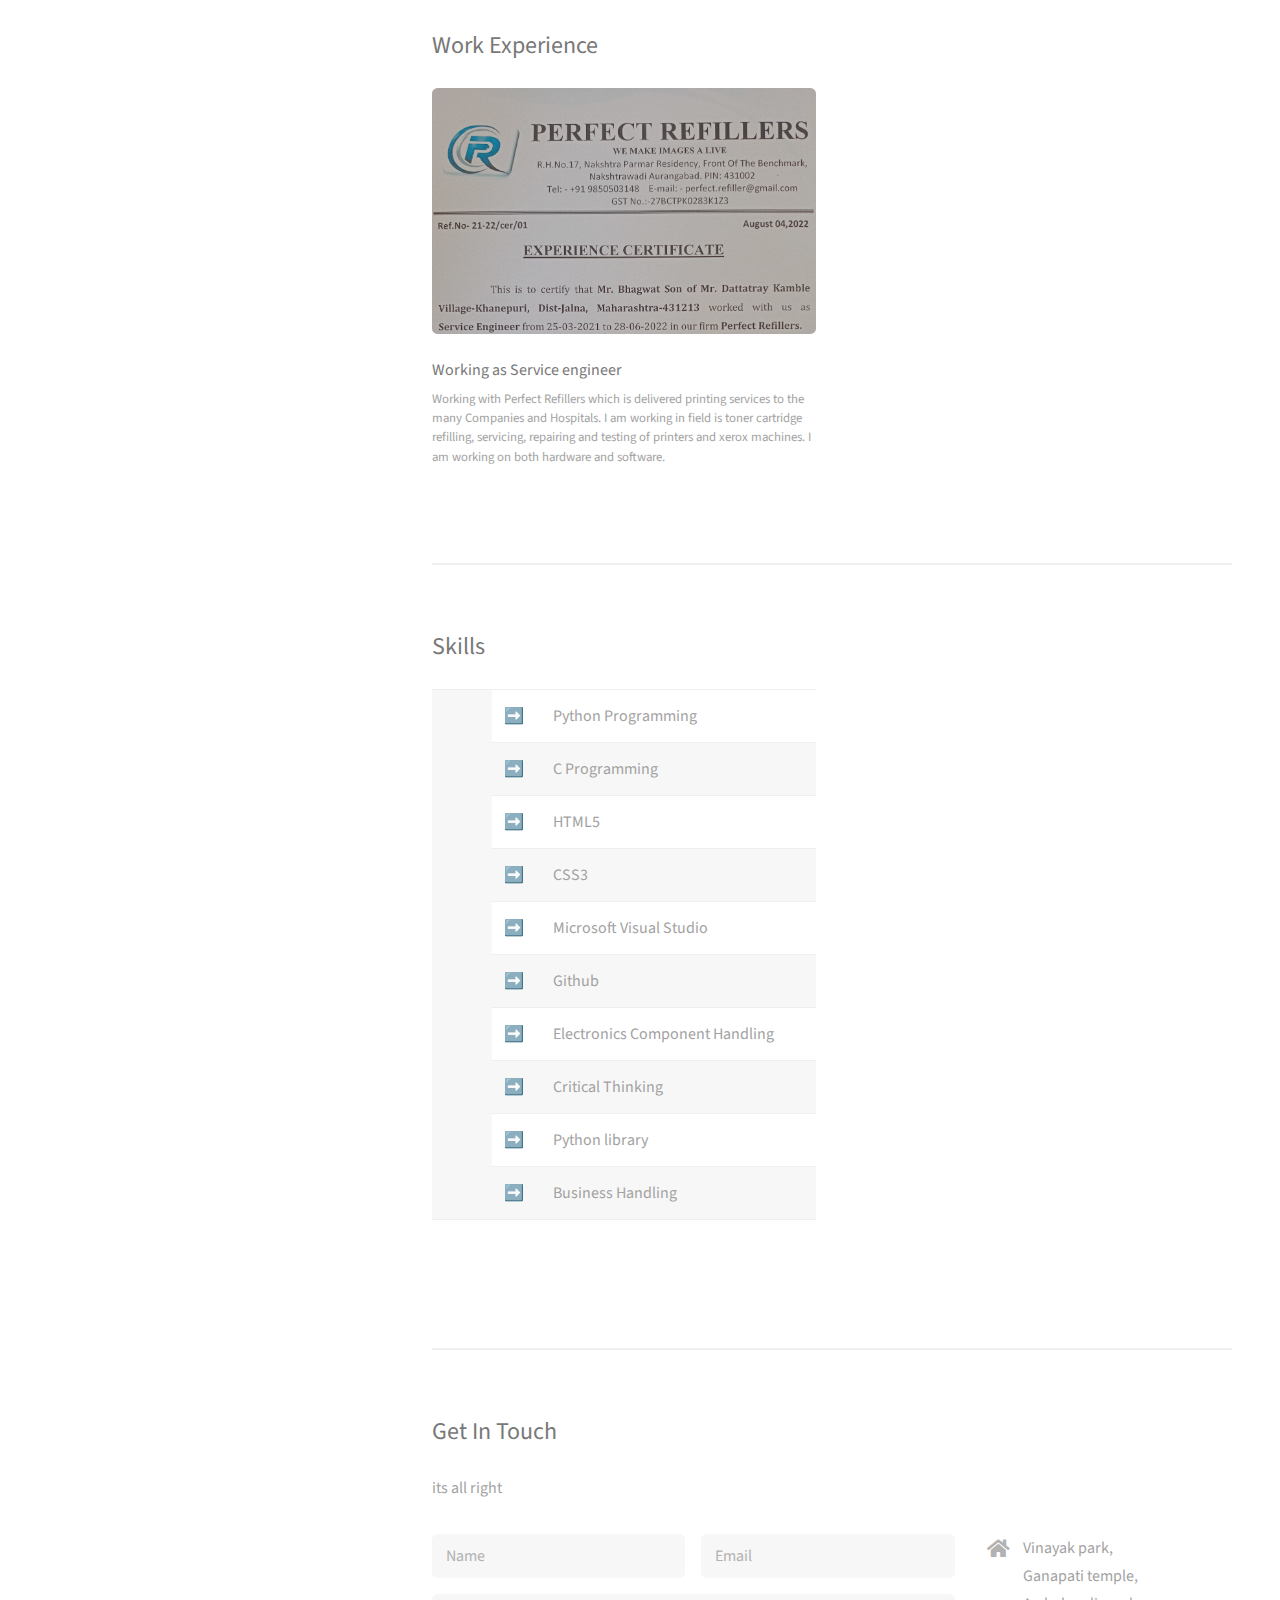
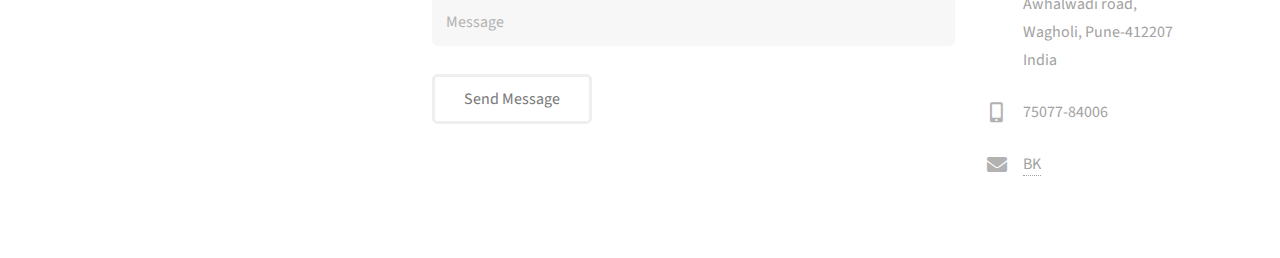
==== commit 5a655c34: "Update index.html" ====
--- a/index.html
+++ b/index.html
@@ -9,6 +9,17 @@
 		<link rel="icon" href="images/fevicon.ico">
 	</head>
 	<body class="is-preload">
+
+		<!-- Header -->
+			<header id="header">
+				<div class="inner">
+					<a href="images\avatar.png" class="image avatar"><img src="images\avatar.png" alt="" /></a>
+					<h1><strong>I am Bhagwat Kamble</strong>,<br /> a Python programmer,<br />
+					Completed BE <br />
+					From Dietms College Aurangabad <a href="http://dietms.org">Dietms.org</a>.</h1>
+				</div>
+			</header>
+		
 					<div>
 						<!-- Header1 -->
 						<header id="header1">
@@ -34,15 +45,6 @@
 						</nav>
 					</div>
 
-		<!-- Header -->
-			<header id="header">
-				<div class="inner">
-					<a href="images\avatar.png" class="image avatar"><img src="images\avatar.png" alt="" /></a>
-					<h1><strong>I am Bhagwat Kamble</strong>,<br /> a Python programmer,<br />
-					Completed BE <br />
-					From Dietms College Aurangabad <a href="http://dietms.org">Dietms.org</a>.</h1>
-				</div>
-			</header>
 
 		<!-- Main -->
 			<div id="main">
@@ -50,6 +52,10 @@
 					<!-- One -->
 					<section id="one">
 						<header class="major">
+							<div align="right">
+							<a href="https://www.hackerrank.com/bhagwat25021996?badge=python&stars=5&level=3&hr_r=1&utm_campaign=social-buttons&utm_medium=linkedin&utm_source=badge_share_profile&social=linkedin"
+							><img src="images\python_badge.png" width="160" height="80"><br />HackerRank</a>
+							</div>
 							<h2>Open to Work,<br />
 								Work on Big Ideas.</h2>
 						</header>
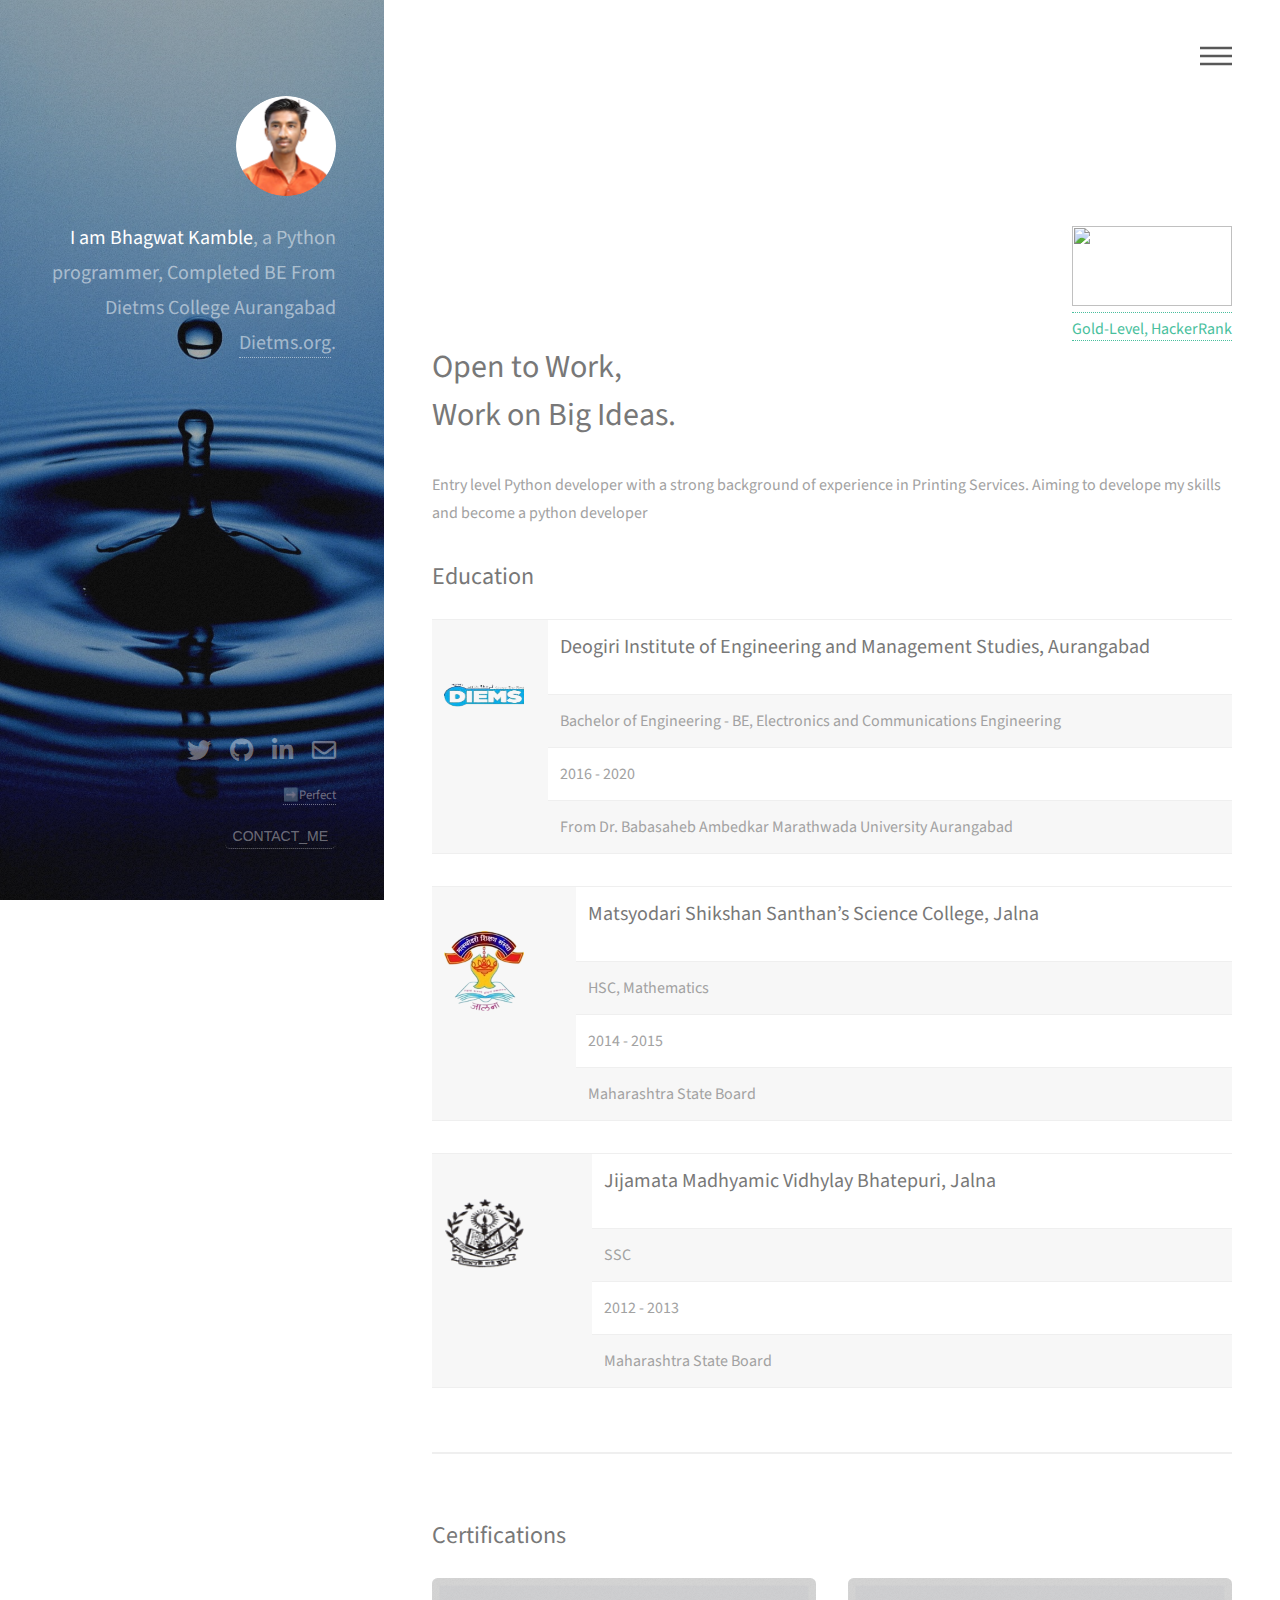
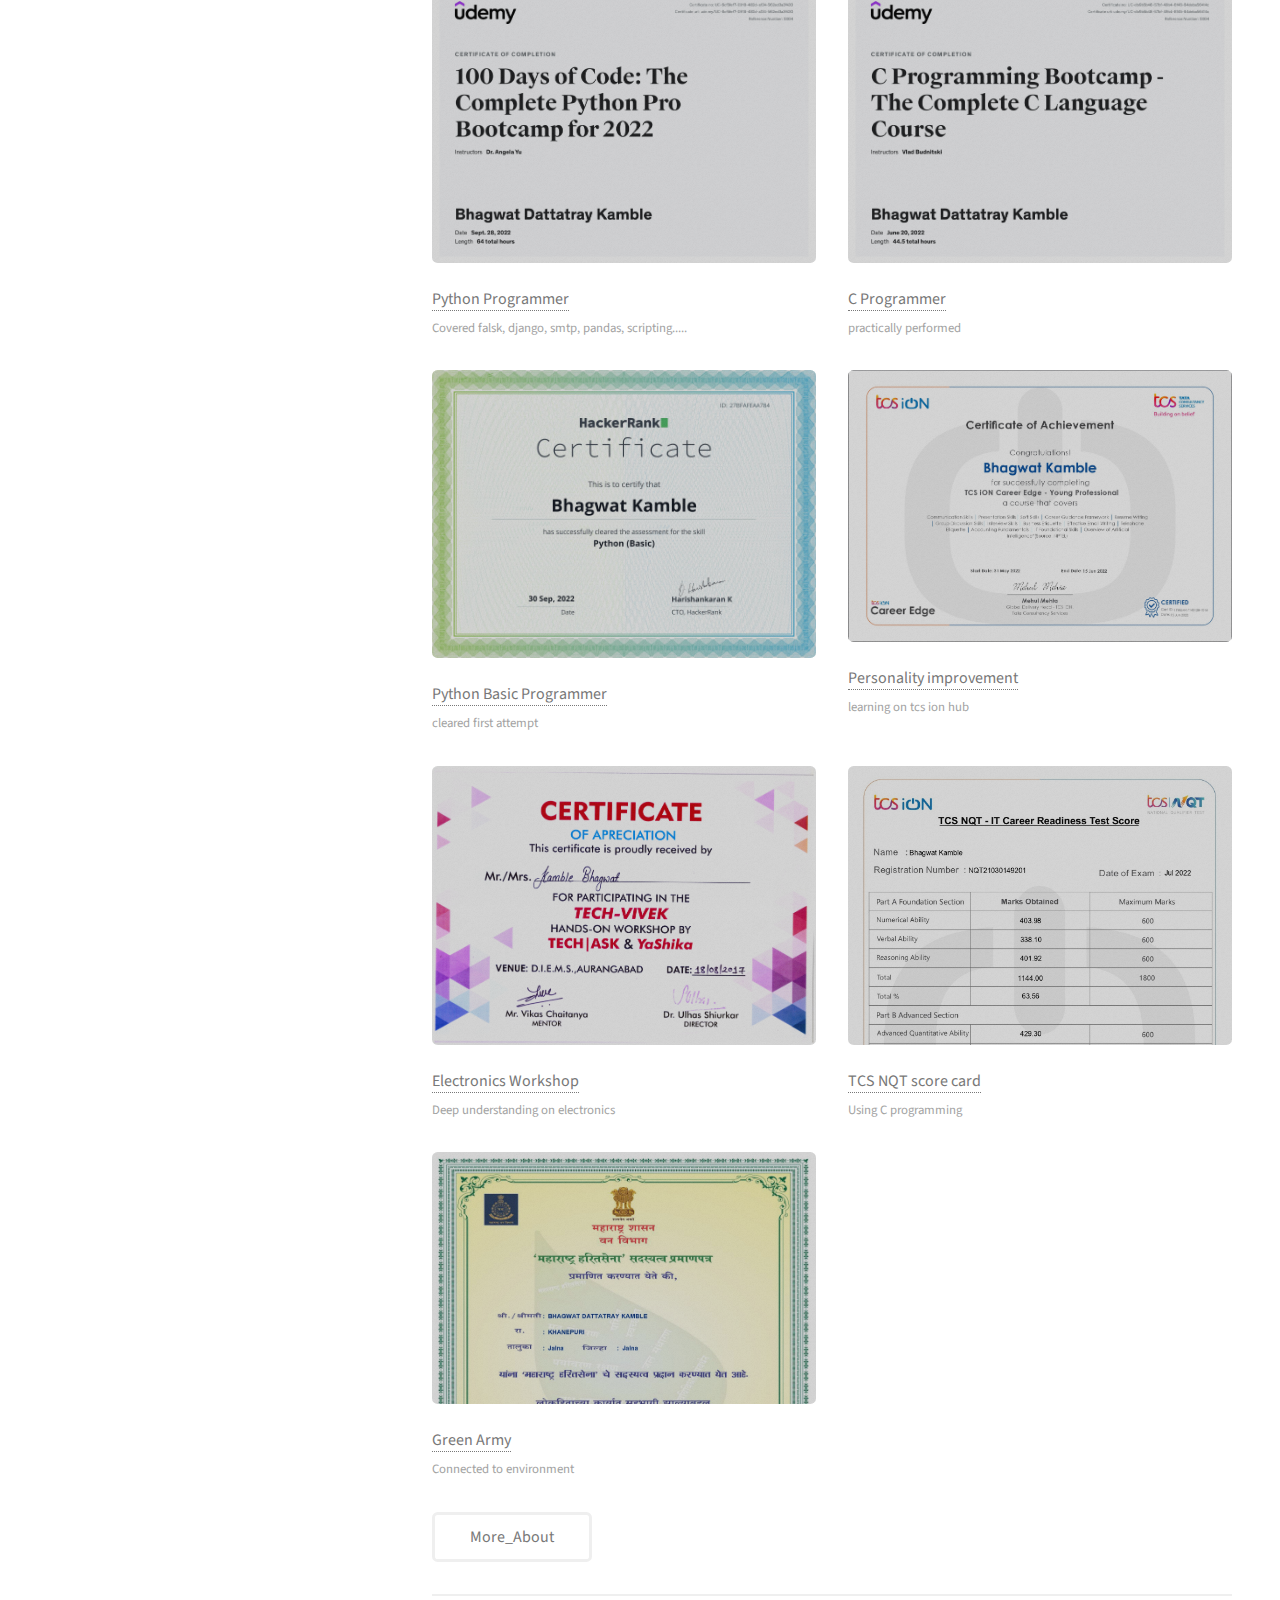
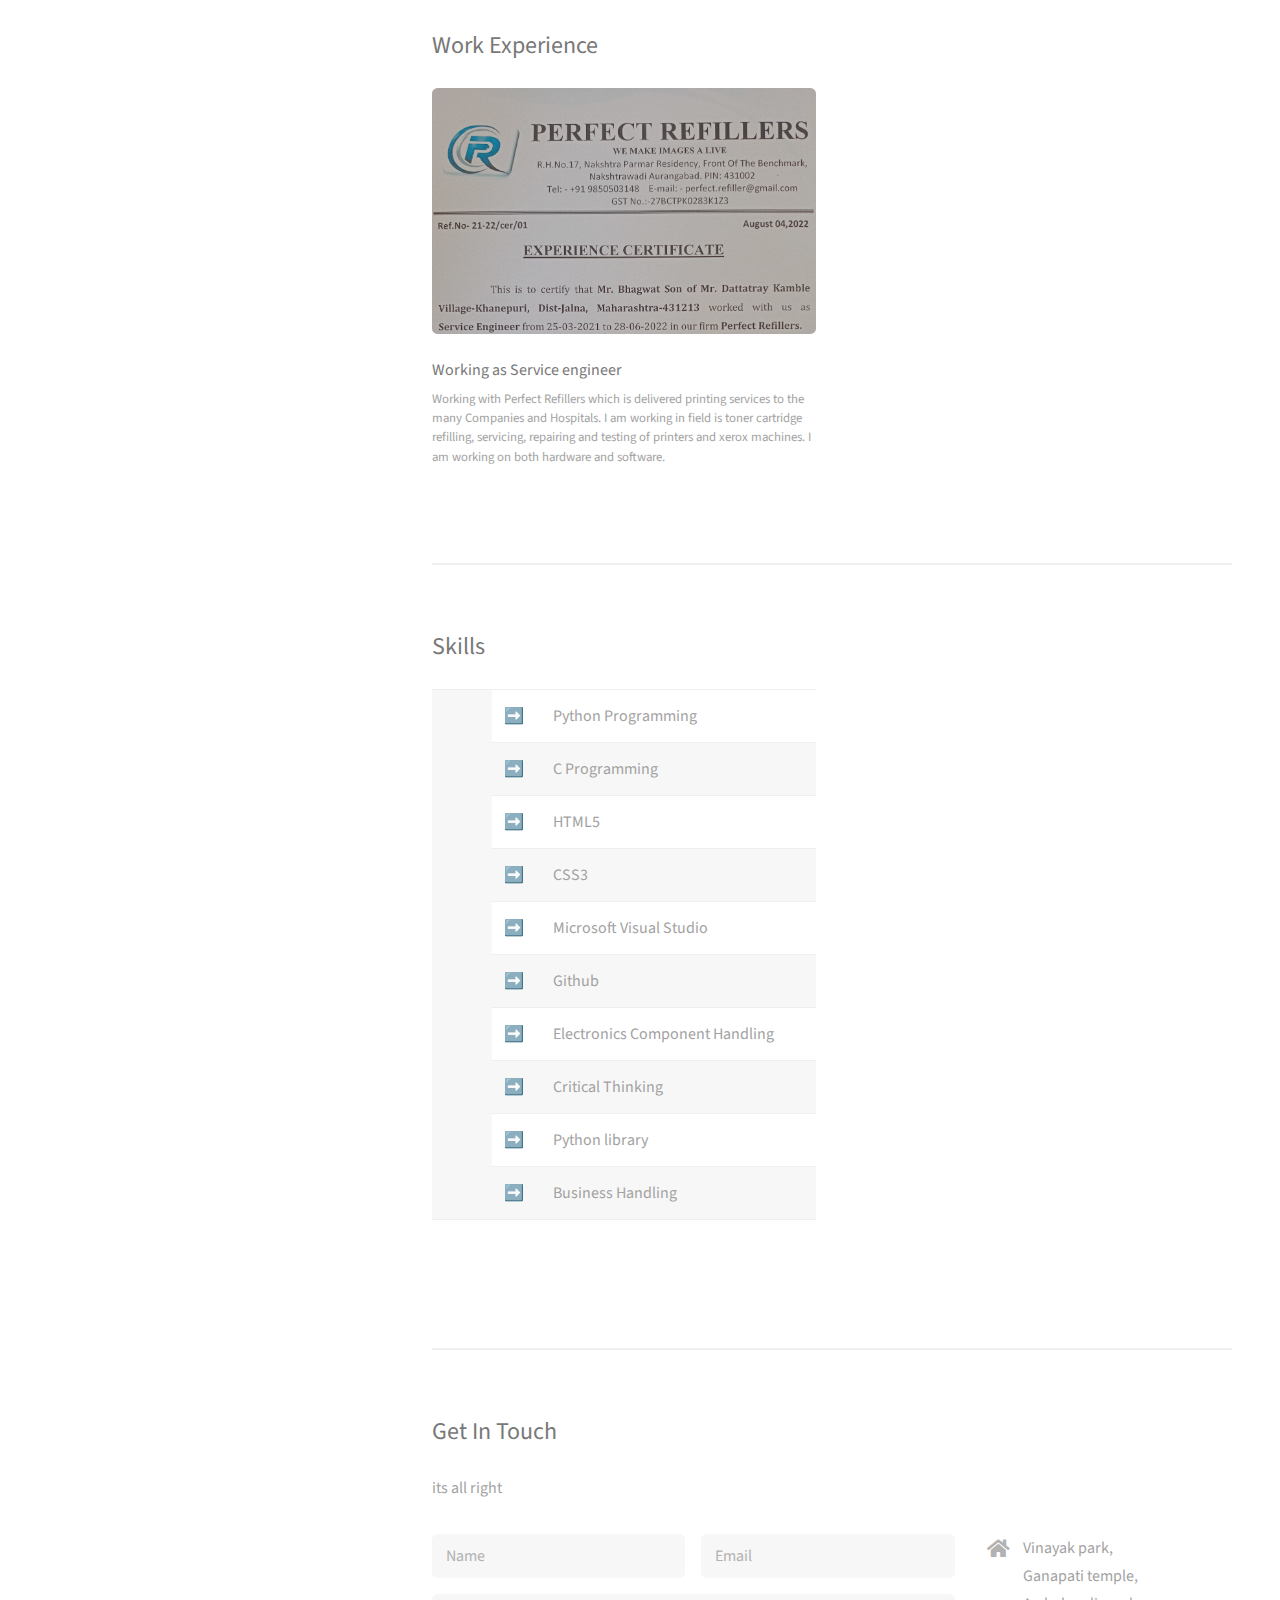
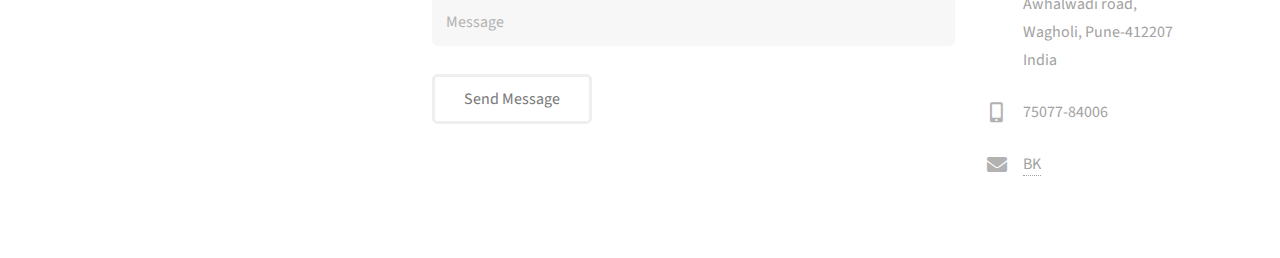
==== commit 69cac4ef: "Update index.html" ====
--- a/index.html
+++ b/index.html
@@ -54,7 +54,7 @@
 						<header class="major">
 							<div align="right">
 							<a href="https://www.hackerrank.com/bhagwat25021996?badge=python&stars=5&level=3&hr_r=1&utm_campaign=social-buttons&utm_medium=linkedin&utm_source=badge_share_profile&social=linkedin"
-							><img src="images\python_badge.png" width="160" height="80"><br />HackerRank</a>
+							><img src="images\python_badge.png" width="160" height="80"><br />Gold-Level, HackerRank</a>
 							</div>
 							<h2>Open to Work,<br />
 								Work on Big Ideas.</h2>
